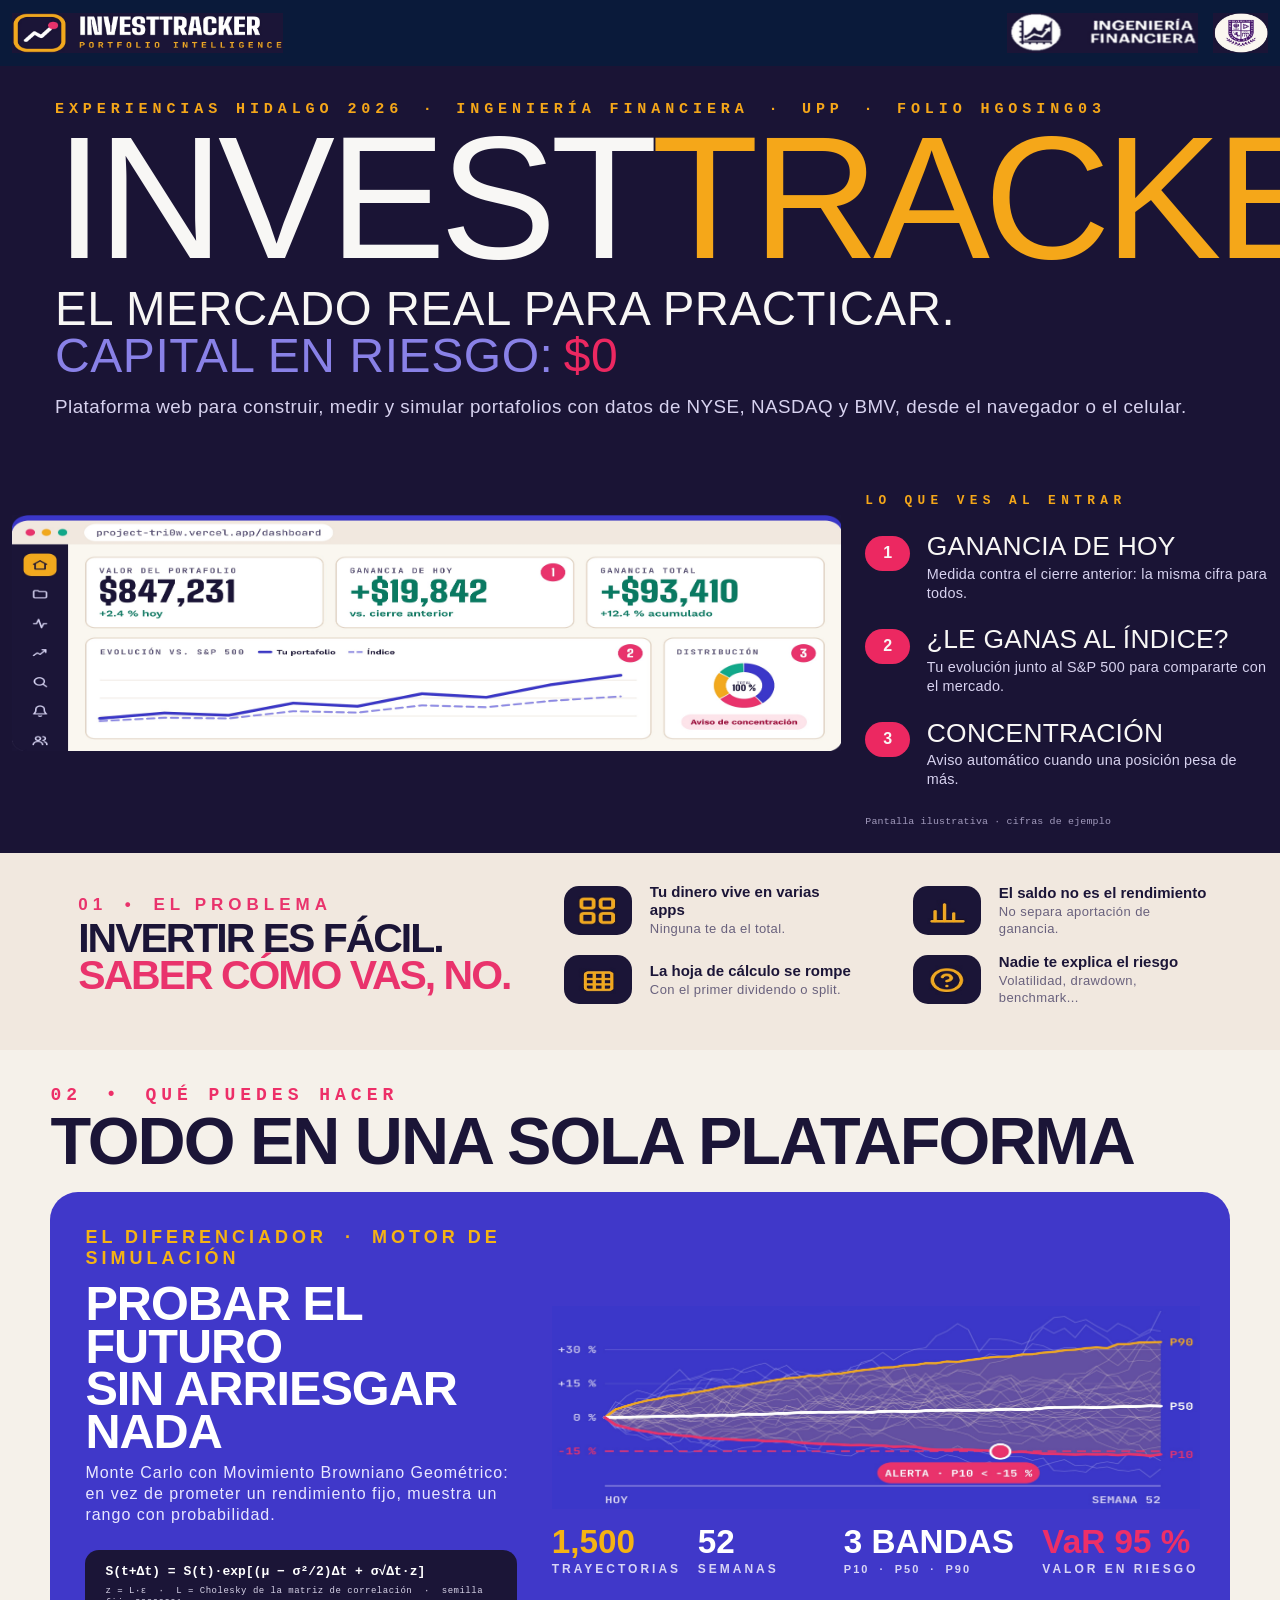
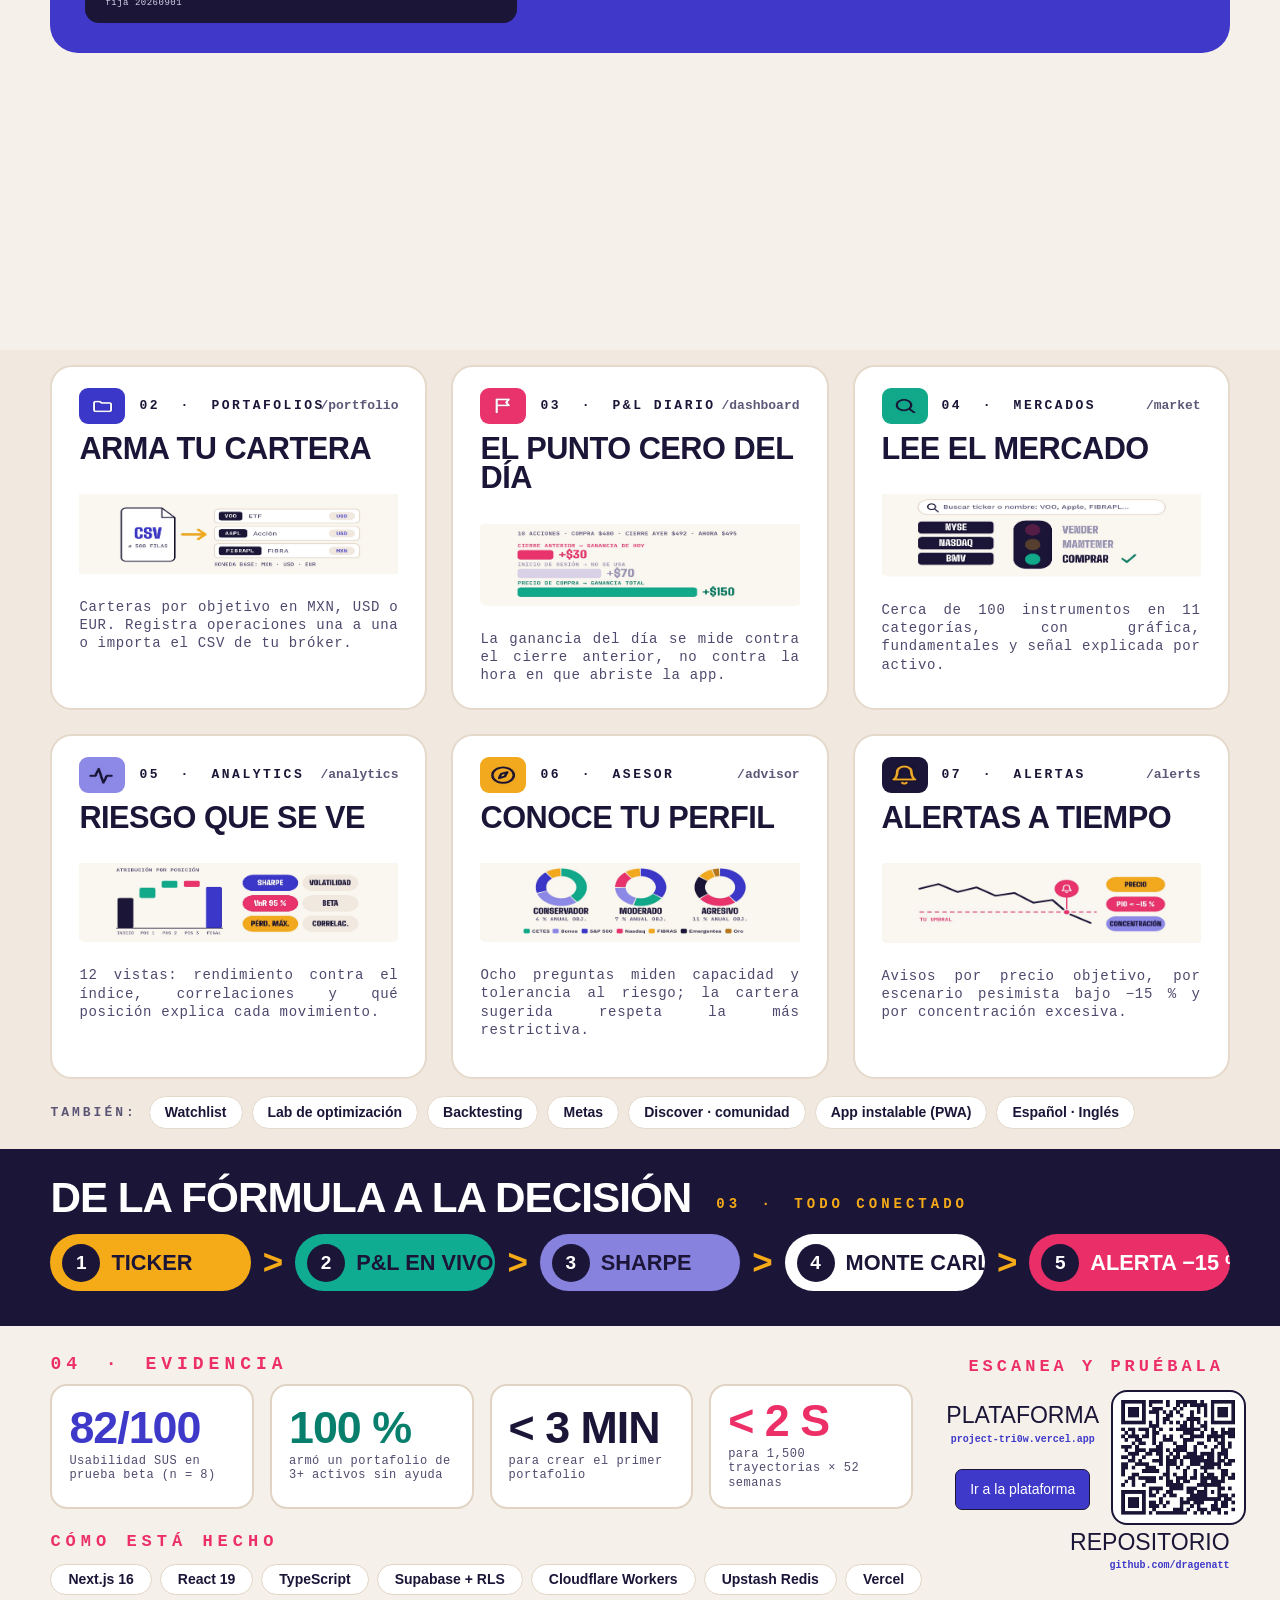
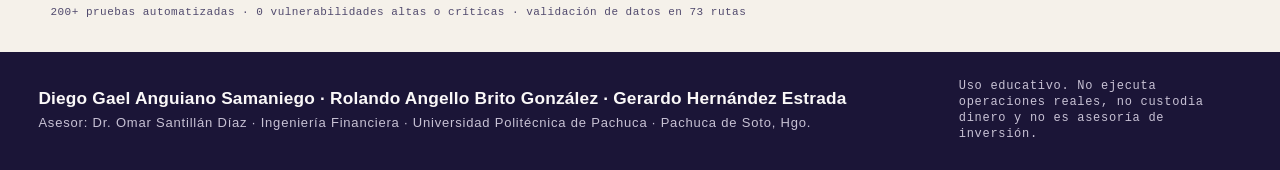
==== index.html @ c5df6e08 "Investtracker" ====
<!DOCTYPE html>
<html lang="es">
<head>
  <meta charset="UTF-8">
  <meta name="viewport" content="width=device-width, initial-scale=1">
  <title>InvestTracker</title>
  <link href="https://cdn.jsdelivr.net/npm/bootstrap@5.3.3/dist/css/bootstrap.min.css" rel="stylesheet">
  <link rel="stylesheet" href="/css/styles.css">

</head>
<body>
  <nav class="navbar navbar-expand-lg navbar-custom">
    <div class="container-fluid">
      <a class="navbar-brand d-flex align-items-center" href="#">
        <img src="/css/assets/NavL1.png" alt="Logo InvestTracker" class="logo-img">
        
      </a>
      <button class="navbar-toggler text-white" type="button" data-bs-toggle="collapse" data-bs-target="#navbarNav">
        <span class="navbar-toggler-icon"></span>
      </button>
      <div class="collapse navbar-collapse justify-content-end" id="navbarNav">
        <ul class="navbar-nav align-items-center">
          <li class="nav-item">
            <img src="/css/assets/NavL2.png" alt="Ingeniería Financiera" class="circle-logo">
          </li>
          <li class="nav-item">
            <img src="/css/assets/NavL3.png" alt="Escudo Académico" class="circle-logo">
          </li>
        </ul>
      </div>
    </div>
  </nav>

        <section class="hero-section" aria-labelledby="titulo-principal">
            <div class="container-fluid hero-container">

                   <p class="hero-eyebrow mb-0">
                    Experiencias Hidalgo 2026
                    <span aria-hidden="true">·</span>
                    Ingeniería Financiera
                    <span aria-hidden="true">·</span>
                    UPP
                    <span aria-hidden="true">·</span>
                    Folio HGOSING03
                </p>
                <h1 id="titulo-principal" class="hero-title">
                    <span class="hero-title-light">Invest</span><span class="hero-title-accent">Tracker</span>
                </h1>
                <div class="hero-heading-content">
                    <p class="hero-slogan mb-0">
                        El mercado real para practicar.
                    </p>
                    <p class="hero-capital mb-0">
                        <span>Capital en riesgo:</span>
                        <strong>$0</strong>
                    </p>
                    <p class="hero-description mb-0">
                        Plataforma web para construir, medir y simular portafolios
                        con datos de NYSE, NASDAQ y BMV, desde el navegador o el celular.
                    </p>
                </div>
            </div>
        </section>

<div class="container-fluid py-4 colorBGB">
    <div class="row">
      <div class="col-lg-8 mb-4" style="padding-top: 23px;">
        <div class="bg-light d-flex align-items-center justify-content-center">
          <img src="/css/assets/SCC1.png" class="img-fluid" alt="project"/> 
        </div>
      </div>
      <div class="col-lg-4">
        <h2 id="features-title" class="features-kicker">
            Lo que ves al entrar
        </h2>
        <ol class="features-list">
            <li class="feature-item">
                <span class="feature-number" aria-hidden="true">1</span>
                <div class="feature-content">
                    <h3>Ganancia de hoy</h3>
                    <p>
                        Medida contra el cierre anterior:
                        la misma cifra para todos.
                    </p>
                </div>
            </li>

            <li class="feature-item">
                <span class="feature-number" aria-hidden="true">2</span>

                <div class="feature-content">
                    <h3>¿Le ganas al índice?</h3>
                    <p>
                        Tu evolución junto al S&amp;P 500
                        para compararte con el mercado.
                    </p>
                </div>
            </li>
            <li class="feature-item">
                <span class="feature-number" aria-hidden="true">3</span>
                <div class="feature-content">
                    <h3>Concentración</h3>
                    <p>
                        Aviso automático cuando una
                        posición pesa de más.
                    </p>
                </div>
            </li>
        </ol>
        <p class="features-note mb-0">
        Pantalla ilustrativa · cifras de ejemplo
        </p>
      </div>
    </div>
</div>
    <!-- =====================================================
         SECCIÓN2: EL PROBLEMA
    ====================================================== -->
    <section class="problema-section">
        <div class="container-fluid">
            <div class="row align-items-center g-4">
                <div class="col-12 col-lg-5">
                    <div class="problema-titulo">
                        <div class="problema-numero">
                            01 <span>•</span> EL PROBLEMA
                        </div>
                        <h1>
                            INVERTIR ES FÁCIL.<br>
                            <span>SABER CÓMO VAS, NO.</span>
                        </h1>
                    </div>
                </div>
                <div class="col-12 col-lg-7">
                    <div class="problemas-grid">
                        <div class="problema-item">
                            <div class="icono-problema">
                                <img src="/css/assets/SCC2_1.png" alt="" style="width: 40px;">
                            </div>
                            <div class="problema-contenido">
                                <h3>
                                    Tu dinero vive en varias apps
                                </h3>
                                <p>
                                    Ninguna te da el total.
                                </p>
                            </div>
                        </div>
                        <div class="problema-item">
                            <div class="icono-problema">
                                <img src="/css/assets/SCC2_2.png" alt="" style="width: 40px;">
                            </div>
                            <div class="problema-contenido">
                                <h3>
                                    El saldo no es el rendimiento
                                </h3>
                                <p>
                                    No separa aportación de ganancia.
                                </p>
                            </div>
                        </div>
                        <div class="problema-item">
                            <div class="icono-problema">
                                <img src="/css/assets/SCC2_3.png" alt="" style="width: 40px;">
                            </div>
                            <div class="problema-contenido">
                                <h3>
                                    La hoja de cálculo se rompe
                                </h3>
                                <p>
                                    Con el primer dividendo o split.
                                </p>
                            </div>
                        </div>
                        <div class="problema-item">
                            <div class="icono-problema">
                                <img src="/css/assets/SCC2_4.png" alt="" style="width: 40px;">
                            </div>
                            <div class="problema-contenido">
                                <h3>
                                    Nadie te explica el riesgo
                                </h3>
                                <p>
                                    Volatilidad, drawdown, benchmark...
                                </p>
                            </div>
                        </div>
                    </div>
                </div>
            </div>
        </div>
    </section>

    <!-- ==========================================================
         SECCIÓN 3
    =========================================================== -->
    <section class="seccion-plataforma">

        <div class="container-fluid plataforma-container">
            <div class="seccion-header">

                <div class="seccion-numero">
                    02 <span>•</span> QUÉ PUEDES HACER
                </div>

                <h1 class="titulo-principal">
                    TODO EN UNA SOLA PLATAFORMA
                </h1>

            </div>
            <div class="plataforma-card">

                <div class="row g-0 h-100">
                    <div class="col-12 col-xl-5">

                        <div class="contenido-plataforma">

                            <!-- Etiqueta -->
                            <div class="diferenciador">
                                EL DIFERENCIADOR&nbsp; · &nbsp;MOTOR DE SIMULACIÓN
                            </div>
                            <h2 class="titulo-card">
                                PROBAR EL FUTURO<br>
                                SIN ARRIESGAR NADA
                            </h2>
                            <p class="descripcion-card">
                                Monte Carlo con Movimiento Browniano Geométrico:
                                en vez de prometer un rendimiento fijo, muestra un
                                rango con probabilidad.
                            </p>
                            <div class="formula-box">

                                <div class="formula">
                                    S(t+Δt) = S(t)·exp[(μ − σ²/2)Δt + σ√Δt·z]
                                </div>

                                <div class="formula-descripcion">
                                    z = L·ε &nbsp;·&nbsp;
                                    L = Cholesky de la matriz de correlación
                                    &nbsp;·&nbsp;
                                    semilla fija 20260901
                                </div>

                            </div>

                        </div>

                    </div>
                    <div class="col-12 col-xl-7">
                        <div class="grafica-container" style="padding-bottom: 77px;">
                            <img
                                src="/css/assets/SCC3.png"
                                alt="Gráfica de simulación Monte Carlo"
                                class="grafica-img"
                            >
                            <div class="estadisticas">
                                <div class="estadistica">

                                    <div class="estadistica-valor amarillo">
                                        1,500
                                    </div>

                                    <div class="estadistica-titulo">
                                        TRAYECTORIAS
                                    </div>

                                </div>
                                <div class="estadistica">

                                    <div class="estadistica-valor blanco">
                                        52
                                    </div>

                                    <div class="estadistica-titulo">
                                        SEMANAS
                                    </div>

                                </div>
                                <div class="estadistica">

                                    <div class="estadistica-valor blanco">
                                        3 BANDAS
                                    </div>

                                    <div class="estadistica-subtitulo">
                                        P10&nbsp;&nbsp;·&nbsp;&nbsp;P50&nbsp;&nbsp;·&nbsp;&nbsp;P90
                                    </div>

                                </div>
                                <div class="estadistica">

                                    <div class="estadistica-valor rosa">
                                        VaR 95 %
                                    </div>

                                    <div class="estadistica-titulo">
                                        VALOR EN RIESGO
                                    </div>
                                </div>
                            </div>
                        </div>
                    </div>
                </div>
            </div>
        </div>
    </section>



<!--seccion 4 INICIO-->

<section class="funcionalidades-section seccion4">

    <div class="container-fluid funcionalidades-container">

        <div class="row g-4">
            <div class="col-12 col-md-6 col-xl-4">

                <article class="feature-card">
                    <div class="card-header-custom">

                        <div class="card-header-left">

                            <div class="card-icon icon-morado">

                                <!-- ICONO -->
                                <img
                                    src="/css/assets/SCC4_1.png"
                                    alt="Portafolios"
                                    class="card-icon-img" style="width: 100px;"
                                >

                            </div>

                            <span class="card-number">
                                02&nbsp; · &nbsp;PORTAFOLIOS
                            </span>

                        </div>

                        <span class="card-route">
                            /portfolio
                        </span>

                    </div>
                    <h2 class="card-title">
                        ARMA TU CARTERA
                    </h2><br>
                    <div class="">

                        <img
                            src="/css/assets/SCC4_11.png"
                            alt="Portafolios"
                            class="card-image" style="width: 400px;"
                        >
                    </div><br>


                    <!-- DESCRIPCIÓN -->
                    <p class="card-description" style="text-align: justify;">
                        Carteras por objetivo en MXN, USD o EUR.
                        Registra operaciones una a una o importa
                        el CSV de tu bróker.
                    </p>

                </article>

            </div>

            <div class="col-12 col-md-6 col-xl-4">

                <article class="feature-card">

                    <div class="card-header-custom">

                        <div class="card-header-left">

                            <div class="card-icon icon-rosa">

                                <img
                                    src="/css/assets/SCC4_2.png"
                                    alt="Portafolios"
                                    class="card-icon-img" style="width: 100px;"
                                >

                            </div>

                            <span class="card-number">
                                03&nbsp; · &nbsp;P&L DIARIO
                            </span>

                        </div>

                        <span class="card-route">
                            /dashboard
                        </span>

                    </div>


                    <h2 class="card-title">
                        EL PUNTO CERO DEL DÍA
                    </h2><br>


                    <div class="">

                        <img
                            src="/css/assets/SCC4_22.png"
                            alt="P&L diario"
                            class="card-image" style="width: 400px;"
                        >

                    </div><br>


                    <p class="card-description" style="text-align: justify;">
                        La ganancia del día se mide contra el
                        cierre anterior, no contra la hora en
                        que abriste la app.
                    </p>

                </article>

            </div>

            <div class="col-12 col-md-6 col-xl-4">

                <article class="feature-card">

                    <div class="card-header-custom">

                        <div class="card-header-left">

                            <div class="card-icon icon-verde">

                                <img
                                    src="/css/assets/SCC4_3.png"
                                    alt="Mercados"
                                    class="card-icon-img" style="width: 100px;"
                                >

                            </div>

                            <span class="card-number">
                                04&nbsp; · &nbsp;MERCADOS
                            </span>

                        </div>

                        <span class="card-route">
                            /market
                        </span>

                    </div>


                    <h2 class="card-title">
                        LEE EL MERCADO
                    </h2><br>


                    <div class="">

                        <img
                            src="/css/assets/SCC4_33.png"
                            alt="Mercados"
                            class="card-image" style="width: 400px;"
                        >

                    </div><br>


                    <p class="card-description" style="text-align: justify;">
                        Cerca de 100 instrumentos en 11
                        categorías, con gráfica, fundamentales
                        y señal explicada por activo.
                    </p>

                </article>

            </div>

            <div class="col-12 col-md-6 col-xl-4">

                <article class="feature-card">

                    <div class="card-header-custom">

                        <div class="card-header-left">

                            <div class="card-icon icon-lila">

                                <img
                                    src="/css/assets/SCC4_4.png"
                                    alt="Analytics"
                                    class="card-icon-img" style="width: 100px;"
                                >

                            </div>

                            <span class="card-number">
                                05&nbsp; · &nbsp;ANALYTICS
                            </span>

                        </div>

                        <span class="card-route">
                            /analytics
                        </span>

                    </div>


                    <h2 class="card-title">
                        RIESGO QUE SE VE
                    </h2><br>


                    <div class="">

                        <img
                            src="/css/assets/SCC4_44.png"
                            alt="Analytics"
                            class="card-image" style="width: 400px;"
                        >

                    </div><br>


                    <p class="card-description" style="text-align: justify;">
                        12 vistas: rendimiento contra el índice,
                        correlaciones y qué posición explica
                        cada movimiento.
                    </p>

                </article>

            </div>

            <div class="col-12 col-md-6 col-xl-4">

                <article class="feature-card">

                    <div class="card-header-custom">

                        <div class="card-header-left">

                            <div class="card-icon icon-amarillo">

                                <img
                                    src="/css/assets/SCC4_5.png"
                                    alt="Asesor"
                                    class="card-icon-img" style="width: 100px;"
                                >

                            </div>

                            <span class="card-number">
                                06&nbsp; · &nbsp;ASESOR
                            </span>

                        </div>

                        <span class="card-route">
                            /advisor
                        </span>

                    </div>


                    <h2 class="card-title">
                        CONOCE TU PERFIL
                    </h2><br>


                    <div class="">

                        <img
                            src="/css/assets/SCC4_55.png"
                            alt="Asesor"
                            class="card-image" style="width: 500px;"
                        >

                    </div><br>


                    <p class="card-description" style="text-align: justify;">
                        Ocho preguntas miden capacidad y
                        tolerancia al riesgo; la cartera sugerida
                        respeta la más restrictiva.
                    </p>

                </article>

            </div>

            <div class="col-12 col-md-6 col-xl-4">

                <article class="feature-card">

                    <div class="card-header-custom">

                        <div class="card-header-left">

                            <div class="card-icon icon-azul">

                                <img
                                    src="/css/assets/SCC4_6.png"
                                    alt="Alertas"
                                    class="card-icon-img" style="width: 100px;"
                                >

                            </div>

                            <span class="card-number">
                                07&nbsp; · &nbsp;ALERTAS
                            </span>

                        </div>

                        <span class="card-route">
                            /alerts
                        </span>

                    </div>


                    <h2 class="card-title">
                        ALERTAS A TIEMPO
                    </h2><br>


                    <div class="">

                        <img
                            src="/css/assets/SCC4_66.png"
                            alt="Alertas"
                            class="card-image" style="width: 400px;"
                        >

                    </div> <br>


                    <p class="card-description" style="text-align: justify;">
                        Avisos por precio objetivo, por
                        escenario pesimista bajo −15 % y por
                        concentración excesiva.
                    </p>

                </article>

            </div>

        </div>

        <div class="extras-container">

            <span class="extras-title">
                TAMBIÉN:
            </span>


            <div class="extras-list">

                <span class="extra-item">
                    Watchlist
                </span>

                <span class="extra-item">
                    Lab de optimización
                </span>

                <span class="extra-item">
                    Backtesting
                </span>

                <span class="extra-item">
                    Metas
                </span>

                <span class="extra-item">
                    Discover · comunidad
                </span>

                <span class="extra-item">
                    App instalable (PWA)
                </span>

                <span class="extra-item">
                    Español · Inglés
                </span>

            </div>

        </div>

    </div>

</section>


    <!-- ==========================================================
         SECCIÓN 5
    =========================================================== -->
    <section class="decision-section seccion5">

        <div class="container-fluid decision-container">
            <div class="decision-header">

                <h1 class="decision-title">
                    DE LA FÓRMULA A LA DECISIÓN
                </h1>

                <div class="decision-section-number">
                    03 <span>·</span> TODO CONECTADO
                </div>

            </div>
            <div class="decision-flow">
                <div class="decision-step">

                    <div class="step-pill step-yellow">

                        <span class="step-number">
                            1
                        </span>

                        <span class="step-text">
                            TICKER
                        </span>

                    </div>

                </div>


                <!-- FLECHA -->
                <div class="flow-arrow">
                    &gt;
                </div>
                <div class="decision-step">

                    <div class="step-pill step-green">

                        <span class="step-number">
                            2
                        </span>

                        <span class="step-text">
                            P&amp;L EN VIVO
                        </span>

                    </div>

                </div>


                <!-- FLECHA -->
                <div class="flow-arrow">
                    &gt;
                </div>

                <div class="decision-step">

                    <div class="step-pill step-purple">

                        <span class="step-number">
                            3
                        </span>

                        <span class="step-text">
                            SHARPE
                        </span>

                    </div>

                </div>


                <!-- FLECHA -->
                <div class="flow-arrow">
                    &gt;
                </div>

                <div class="decision-step">

                    <div class="step-pill step-white">

                        <span class="step-number">
                            4
                        </span>

                        <span class="step-text">
                            MONTE CARLO
                        </span>

                    </div>

                </div>


                <!-- FLECHA -->
                <div class="flow-arrow">
                    &gt;
                </div>

                <div class="decision-step">

                    <div class="step-pill step-pink">

                        <span class="step-number">
                            5
                        </span>

                        <span class="step-text">
                            ALERTA −15 %
                        </span>

                    </div>

                </div>

            </div>

        </div>

    </section>
    
<!-- ==========================================================
     SECCIÓN 6 - EVIDENCIA
=========================================================== -->

<section class="evidencia-section seccion6">

    <div class="container-fluid evidencia-container">

        <div class="row g-4 align-items-start">
            <div class="col-12 col-xl-9">
                <div class="evidencia-header">

                    <div class="seccion-numero">

                        04

                        <span>·</span>

                        EVIDENCIA

                    </div>

                </div>
                <div class="row g-3 metricas-row">
                    <div class="col-12 col-sm-6 col-lg-3">

                        <div class="metrica-card">

                            <div class="metrica-valor azul">
                                82/100
                            </div>

                            <p class="metrica-descripcion">

                                Usabilidad SUS en prueba
                                beta (n = 8)

                            </p>

                        </div>

                    </div>
                    <div class="col-12 col-sm-6 col-lg-3">

                        <div class="metrica-card">

                            <div class="metrica-valor verde">
                                100 %
                            </div>

                            <p class="metrica-descripcion">

                                armó un portafolio de 3+
                                activos sin ayuda

                            </p>

                        </div>

                    </div>
                    <div class="col-12 col-sm-6 col-lg-3">

                        <div class="metrica-card">

                            <div class="metrica-valor oscuro">
                                < 3 MIN
                            </div>

                            <p class="metrica-descripcion">

                                para crear el primer
                                portafolio

                            </p>
                        </div>
                    </div>
                    <div class="col-12 col-sm-6 col-lg-3">
                        <div class="metrica-card">
                            <div class="metrica-valor rosa">
                                < 2 S
                            </div>
                            <p class="metrica-descripcion">

                                para 1,500 trayectorias ×
                                52 semanas

                            </p>
                        </div>
                    </div>
                </div>
                <div class="tecnologia-section">

                    <div class="tecnologia-titulo">

                        CÓMO ESTÁ HECHO

                    </div>


                    <div class="tecnologia-lista">

                        <span class="tech-item">
                            Next.js 16
                        </span>

                        <span class="tech-item">
                            React 19
                        </span>

                        <span class="tech-item">
                            TypeScript
                        </span>

                        <span class="tech-item">
                            Supabase + RLS
                        </span>

                        <span class="tech-item">
                            Cloudflare Workers
                        </span>

                        <span class="tech-item">
                            Upstash Redis
                        </span>

                        <span class="tech-item">
                            Vercel
                        </span>

                    </div>
                    <p class="pruebas-texto">

                        200+ pruebas automatizadas ·
                        0 vulnerabilidades altas o críticas ·
                        validación de datos en 73 rutas

                    </p>

                </div>

            </div>
            <div class="col-12 col-xl-3">

                <div class="qr-section">
                    <div class="qr-titulo">

                        ESCANEA Y PRUÉBALA

                    </div>
                    <div class="qr-content">
                        <div class="plataforma-info">

                            <h2>
                                PLATAFORMA
                            </h2>

                            <div class="plataforma-url">

                                project-tri0w.vercel.app

                            </div>


                            <a
                                href="https://project-tri0w.vercel.app/"
                                class="btn-plataforma"
                            >

                                Ir a la plataforma

                            </a>

                        </div>
                        <div class="qr-wrapper">

                            <img
                                src="/css/assets/SCC6.png"
                                alt="Código QR"
                                class="qr-image"
                            >
                        </div>
                        

                    </div>
                    <div class="repositorio">

                        <div class="repositorio-titulo">

                            REPOSITORIO

                        </div>

                        <div class="repositorio-url">

                            github.com/dragenatt

                        </div>
                    </div>
                </div>
            </div>
        </div>
    </div>
</section>
<!--seccion 4 FIN-->

<!-- ==========================================================
     FOOTER / INFORMACIÓN INSTITUCIONAL
=========================================================== -->

<footer class="site-footer">

    <div class="container-fluid footer-container">

        <div class="row align-items-center">

            <div class="col-12 col-lg-9">

                <div class="footer-main">

                    <p class="footer-nombres">
                        Diego Gael Anguiano Samaniego ·
                        Rolando Angello Brito González ·
                        Gerardo Hernández Estrada
                    </p>


                    <p class="footer-asesor">

                        Asesor: Dr. Omar Santillán Díaz ·
                        Ingeniería Financiera ·
                        Universidad Politécnica de Pachuca ·
                        Pachuca de Soto, Hgo.

                    </p>

                </div>

            </div>

            <div class="col-12 col-lg-3">

                <div class="footer-aviso">

                    <p>
                        Uso educativo. No ejecuta operaciones reales, no
                        custodia dinero y no es asesoría de inversión.
                    </p>

                </div>

            </div>

        </div>

    </div>

</footer>


  <!-- Bootstrap JS -->
  <script src="https://cdn.jsdelivr.net/npm/bootstrap@5.3.3/dist/js/bootstrap.bundle.min.js"></script>
</body>
</html>
---- css/styles.css ----
/* Colores personalizados */
    .navbar-custom {
      background-color: #0a1a3a; /* Azul oscuro */
    }
    .navbar-brand {
      font-weight: bold;
      color: #ffffff !important;
    }
    .navbar-subtitle {
      font-size: 0.8rem;
      color: #f1c40f; /* Amarillo */
      display: block;
      margin-top: -4px;
    }
    .logo-img {
      height: 40px;
      margin-right: 10px;
    }
    .circle-logo {
      height: 40px;
      margin-left: 15px;
    }


.hero-image {
object-fit: contain;
}
    /* =========================================================
   Variables de diseño
   ========================================================= */

:root {
    --color-background: #1a1435;
    --color-background-dark: #120d28;
    --color-white: #f8f7f5;
    --color-orange: #f5a719;
    --color-purple: #8981e7;
    --color-pink: #ec2861;
    --color-text: #d7d2ef;
    --color-muted: #a29bbd;
    --color-image-border: #050509;

    --font-display: "Anton", Impact, sans-serif;
    --font-body: "Montserrat", Arial, sans-serif;
    --font-mono: "Roboto Mono", monospace;

    --page-padding-x: clamp(1.25rem, 4.3vw, 5.25rem);
}

/* =========================================================
   Configuración general
   ========================================================= */

*,
*::before,
*::after {
    box-sizing: border-box;
}

html {
    scroll-behavior: smooth;
}

body {
    min-width: 320px;
    margin: 0;
    overflow-x: hidden;
    color: var(--color-white);
    
    font-family: var(--font-body);
    -webkit-font-smoothing: antialiased;
    text-rendering: optimizeLegibility;
}

.colorBGB {
    background-color: var(--color-background);
}

img {
    display: block;
    max-width: 100%;
}


/***Footer Inicio***/

/* ==========================================================
   VARIABLES
========================================================== */

:root {

    /*
        Color principal tomado de la estética
        de las secciones anteriores.
    */
    --footer-bg: #1B1537;

    /*
        Texto principal.
    */
    --footer-text: #FAF8F8;

    /*
        Texto secundario/lavanda.
    */
    --footer-secondary: #C8C2D5;

}


/* ==========================================================
   RESET
========================================================== */


/* ==========================================================
   FOOTER
========================================================== */

.site-footer {

    width: 100%;

    background-color: var(--footer-bg);

    color: var(--footer-text);

}


/* ==========================================================
   CONTENEDOR
========================================================== */

.footer-container {

    width: 100%;

    max-width: 1950px;

    margin: 0 auto;

    padding: 26px 4% 28px;

}


/* ==========================================================
   INFORMACIÓN PRINCIPAL
========================================================== */

.footer-main {

    width: 100%;

}


/* ==========================================================
   NOMBRES
========================================================== */

.footer-nombres {

    margin: 0;

    color: var(--footer-text);

    /*
        Una tipografía geométrica/negrita
        similar a la de la referencia.
    */
    font-family:
        Arial,
        Helvetica,
        sans-serif;

    font-size: clamp(17px, 1.25vw, 24px);

    font-weight: 700;

    line-height: 1.2;

    letter-spacing: 0.2px;

}


/* ==========================================================
   ASESOR / INSTITUCIÓN
========================================================== */

.footer-asesor {

    margin: 5px 0 0;

    color: var(--footer-secondary);

    font-family:
        Arial,
        Helvetica,
        sans-serif;

    font-size: clamp(14px, 1vw, 19px);

    font-weight: 400;

    line-height: 1.35;

    letter-spacing: 0.8px;

}


/* ==========================================================
   AVISO LEGAL
========================================================== */

.footer-aviso {

    width: 100%;

    display: flex;

    justify-content: flex-end;

}


.footer-aviso p {

    max-width: 430px;

    margin: 0;

    color: var(--footer-secondary);

    /*
        La referencia utiliza un estilo
        monoespaciado para este aviso.
    */
    font-family:
        "Courier New",
        Courier,
        monospace;

    font-size: clamp(11px, 0.72vw, 14px);

    font-weight: 500;

    line-height: 1.35;

    letter-spacing: 0.7px;

}


/* ==========================================================
   PANTALLAS GRANDES
========================================================== */

@media (min-width: 1600px) {

    .footer-container {

        padding-left: 4%;

        padding-right: 4%;

        padding-top: 27px;

        padding-bottom: 29px;

    }


    .footer-nombres {

        font-size: 21px;

    }


    .footer-asesor {

        font-size: 16px;

    }


    .footer-aviso p {

        font-size: 12px;

    }

}


/* ==========================================================
   LAPTOP
========================================================== */

@media (max-width: 1399.98px) {

    .footer-container {

        padding-left: 3%;

        padding-right: 3%;

    }


    .footer-nombres {

        font-size: clamp(16px, 1.35vw, 21px);

    }


    .footer-asesor {

        font-size: clamp(13px, 1vw, 17px);

    }


    .footer-aviso p {

        font-size: 12px;

    }

}


/* ==========================================================
   TABLET
========================================================== */

@media (max-width: 991.98px) {

    .footer-container {

        padding: 25px 5%;

    }


    .footer-nombres {

        font-size: clamp(16px, 2.2vw, 21px);

    }


    .footer-asesor {

        margin-top: 7px;

        font-size: clamp(13px, 1.7vw, 17px);

    }


    .footer-aviso {

        justify-content: flex-start;

        margin-top: 20px;

    }


    .footer-aviso p {

        max-width: 600px;

        font-size: 12px;

    }

}


/* ==========================================================
   MÓVIL
========================================================== */

@media (max-width: 767.98px) {

    .footer-container {

        padding: 25px 20px;

    }


    /* ----------------------------------------------
       NOMBRES
    ---------------------------------------------- */

    .footer-nombres {

        font-size: 17px;

        line-height: 1.4;

    }


    /* ----------------------------------------------
       ASESOR
    ---------------------------------------------- */

    .footer-asesor {

        margin-top: 9px;

        font-size: 14px;

        line-height: 1.5;

    }


    /* ----------------------------------------------
       AVISO
    ---------------------------------------------- */

    .footer-aviso {

        margin-top: 22px;

        padding-top: 17px;

        border-top: 1px solid rgba(200, 194, 213, 0.2);

    }


    .footer-aviso p {

        max-width: 100%;

        font-size: 11px;

        line-height: 1.5;

    }

}


/* ==========================================================
   MÓVIL PEQUEÑO
========================================================== */

@media (max-width: 400px) {

    .footer-container {

        padding-left: 15px;

        padding-right: 15px;

    }


    .footer-nombres {

        font-size: 16px;

    }


    .footer-asesor {

        font-size: 13px;

    }


    .footer-aviso p {

        font-size: 10px;

    }

}

/***Footer Final***/


/***Seccion6 Inicio***/

/* ==========================================================
   VARIABLES DE COLOR
========================================================== */

:root {

    /* Fondo general */
    --fondo: #F4EBE2;

    /* Azul oscuro */
    --oscuro: #1B1537;

    /* Azul */
    --azul: #3E39C9;

    /* Verde */
    --verde: #087F6C;

    /* Rosa */
    --rosa: #E9326A;

    /* Borde */
    --borde: #E1D4C4;

    /* Texto secundario */
    --texto: #514A6D;

    /* Blanco */
    --blanco: #FFFFFF;

}


/* ==========================================================
   RESET
========================================================== */



.seccion6 {

    margin: 0;

    padding: 0;

    background-color: var(--fondo);

    color: var(--oscuro);

    font-family:
        Arial,
        Helvetica,
        sans-serif;

}


/* ==========================================================
   SECCIÓN
========================================================== */

.evidencia-section {

    width: 100%;

    background-color: var(--fondo);

    padding: 28px 4% 32px;

}


/* ==========================================================
   CONTENEDOR
========================================================== */

.evidencia-container {

    width: 100%;

    max-width: 1950px;

    margin: 0 auto;

}


/* ==========================================================
   ENCABEZADO
========================================================== */

.evidencia-header {

    margin-bottom: 8px;

}


.seccion-numero {

    color: var(--rosa);

    font-family:
        "Courier New",
        Courier,
        monospace;

    font-size: 17px;

    font-weight: 800;

    letter-spacing: 5px;

    line-height: 1;

}


.seccion-numero span {

    margin: 0 8px;

}


/* ==========================================================
   MÉTRICAS
========================================================== */

.metricas-row {

    width: 100%;

}


/* ==========================================================
   CARD DE MÉTRICA
========================================================== */

.metrica-card {

    width: 100%;

    height: 125px;

    padding: 10px 20px 12px;

    background-color: var(--blanco);

    border: 2px solid var(--borde);

    border-radius: 17px;

    display: flex;

    flex-direction: column;

    justify-content: center;

}


/* ==========================================================
   VALOR DE LA MÉTRICA
========================================================== */

.metrica-valor {

    font-family:
        Impact,
        Haettenschweiler,
        "Arial Narrow Bold",
        sans-serif;

    font-size: clamp(38px, 3.2vw, 58px);

    font-weight: 900;

    line-height: 0.85;

    letter-spacing: -1px;

    white-space: nowrap;

}


/* ==========================================================
   COLORES
========================================================== */

.metrica-valor.azul {

    color: var(--azul);

}


.metrica-valor.verde {

    color: var(--verde);

}


.metrica-valor.oscuro {

    color: var(--oscuro);

}


.metrica-valor.rosa {

    color: var(--rosa);

}


/* ==========================================================
   DESCRIPCIÓN
========================================================== */

.metrica-descripcion {

    margin: 8px 0 0;

    color: var(--texto);

    font-family:
        "Courier New",
        Courier,
        monospace;

    font-size: clamp(12px, 0.9vw, 16px);

    font-weight: 500;

    line-height: 1.2;

    letter-spacing: 0.5px;

}


/* ==========================================================
   SECCIÓN TECNOLOGÍA
========================================================== */

.tecnologia-section {

    width: 100%;

    margin-top: 20px;

}


/* ==========================================================
   TÍTULO TECNOLOGÍA
========================================================== */

.tecnologia-titulo {

    margin-bottom: 10px;

    color: var(--rosa);

    font-family:
        "Courier New",
        Courier,
        monospace;

    font-size: 17px;

    font-weight: 800;

    letter-spacing: 5px;

}


/* ==========================================================
   LISTA DE TECNOLOGÍAS
========================================================== */

.tecnologia-lista {

    display: flex;

    align-items: center;

    flex-wrap: wrap;

    gap: 8px;

}


/* ==========================================================
   ITEM TECNOLOGÍA
========================================================== */

.tech-item {

    display: inline-flex;

    align-items: center;

    justify-content: center;

    min-height: 30px;

    padding: 4px 17px;

    background-color: var(--blanco);

    border: 1.5px solid var(--borde);

    border-radius: 20px;

    color: var(--oscuro);

    font-size: 14px;

    font-weight: 700;

    white-space: nowrap;

}


/* ==========================================================
   TEXTO DE PRUEBAS
========================================================== */

.pruebas-texto {

    margin: 10px 0 0;

    color: var(--texto);

    font-family:
        "Courier New",
        Courier,
        monospace;

    font-size: clamp(11px, 0.8vw, 15px);

    font-weight: 500;

    line-height: 1.3;

    letter-spacing: 0.5px;

}


/* ==========================================================
   SECCIÓN QR
========================================================== */

.qr-section {

    width: 100%;

    height: 100%;

    min-height: 250px;

    padding-left: 10px;

}


/* ==========================================================
   TÍTULO QR
========================================================== */

.qr-titulo {

    margin-bottom: 10px;

    color: var(--rosa);

    font-family:
        "Courier New",
        Courier,
        monospace;

    font-size: 17px;

    font-weight: 800;

    letter-spacing: 4px;

    text-align: center;

}


/* ==========================================================
   CONTENIDO QR
========================================================== */

.qr-content {

    display: flex;

    align-items: center;

    justify-content: center;

    gap: 20px;

}


/* ==========================================================
   INFORMACIÓN PLATAFORMA
========================================================== */

.plataforma-info {

    text-align: center;

    flex: 1 1 auto;

}


.plataforma-info h2 {

    margin: 0;

    color: var(--oscuro);

    font-family:
        Impact,
        Haettenschweiler,
        "Arial Narrow Bold",
        sans-serif;

    font-size: clamp(23px, 1.8vw, 34px);

    line-height: 1;

}


/* ==========================================================
   URL PLATAFORMA
========================================================== */

.plataforma-url {

    margin-top: 5px;

    color: var(--azul);

    font-family:
        "Courier New",
        Courier,
        monospace;

    font-size: clamp(10px, 0.75vw, 14px);

    font-weight: 700;

    white-space: nowrap;

}


/* ==========================================================
   BOTÓN
========================================================== */

.btn-plataforma {

    display: inline-flex;

    align-items: center;

    justify-content: center;

    margin-top: 30px;

    min-height: 41px;

    padding: 7px 14px;

    border: 1.5px solid var(--oscuro);

    border-radius: 7px;

    background-color: var(--azul);

    color: var(--blanco);

    text-decoration: none;

    font-size: 14px;

    font-weight: 500;

    transition:
        transform 0.2s ease,
        opacity 0.2s ease;

}


.btn-plataforma:hover {

    color: var(--blanco);

    opacity: 0.9;

    transform: translateY(-2px);

}


/* ==========================================================
   CONTENEDOR DEL QR
========================================================== */

.qr-wrapper {

    width: 150px;

    height: 150px;

    flex: 0 0 150px;

    padding: 8px;

    background-color: var(--blanco);

    border: 2px solid var(--oscuro);

    border-radius: 16px;

    display: flex;

    align-items: center;

    justify-content: center;

    overflow: hidden;

}


/* ==========================================================
   IMAGEN QR
========================================================== */

.qr-image {

    width: 100%;

    height: 100%;



}


/*
    ==========================================================
    AQUÍ COLOCAS LA RUTA DEL QR
    ==========================================================

    Ejemplo:

    <img
        src="img/qr.png"
        alt="Código QR"
        class="qr-image"
    >

    ==========================================================
*/


/* ==========================================================
   REPOSITORIO
========================================================== */

.repositorio {

    margin-top: 6px;

    text-align: right;

}


.repositorio-titulo {

    color: var(--oscuro);

    font-family:
        Impact,
        Haettenschweiler,
        "Arial Narrow Bold",
        sans-serif;

    font-size: clamp(23px, 1.8vw, 34px);

    line-height: 1;

}


.repositorio-url {

    margin-top: 4px;

    color: var(--azul);

    font-family:
        "Courier New",
        Courier,
        monospace;

    font-size: clamp(10px, 0.75vw, 14px);

    font-weight: 700;

}


/* ==========================================================
   PANTALLAS GRANDES
========================================================== */

@media (min-width: 1600px) {

    .evidencia-section {

        padding-left: 4%;

        padding-right: 4%;

    }


    .metrica-card {

        height: 125px;

    }


    .qr-wrapper {

        width: 175px;

        height: 175px;

        flex-basis: 175px;

    }

}


/* ==========================================================
   LAPTOP
========================================================== */

@media (max-width: 1399.98px) {

    .evidencia-section {

        padding-left: 3%;

        padding-right: 3%;

    }


    .metrica-card {

        padding-left: 17px;

        padding-right: 17px;

    }


    .metrica-valor {

        font-size: clamp(35px, 3.5vw, 52px);

    }


    .qr-content {

        gap: 12px;

    }


    .qr-wrapper {

        width: 135px;

        height: 135px;

        flex-basis: 135px;

    }


    .btn-plataforma {

        margin-top: 22px;

    }

}


/* ==========================================================
   TABLET / PANTALLAS MEDIANAS
========================================================== */

@media (max-width: 1199.98px) {

    .evidencia-section {

        padding: 28px 4% 35px;

    }


    .metrica-card {

        height: 120px;

    }


    .metrica-valor {

        font-size: clamp(34px, 4vw, 50px);

    }


    .metrica-descripcion {

        font-size: 13px;

    }


    .qr-section {

        padding-left: 0;

        margin-top: 10px;

    }


    .qr-content {

        max-width: 550px;

        margin: 0 auto;

    }


    .qr-wrapper {

        width: 155px;

        height: 155px;

        flex-basis: 155px;

    }


    .repositorio {

        margin-top: 8px;

    }

}


/* ==========================================================
   TABLET
========================================================== */

@media (max-width: 991.98px) {

    .metrica-card {

        height: 120px;

    }


    .metrica-valor {

        font-size: clamp(38px, 6vw, 52px);

    }


    .metrica-descripcion {

        font-size: 13px;

    }


    .tecnologia-titulo {

        font-size: 15px;

        letter-spacing: 4px;

    }


    .tech-item {

        font-size: 13px;

    }

}


/* ==========================================================
   MÓVIL
========================================================== */

@media (max-width: 767.98px) {

    .evidencia-section {

        padding: 25px 18px 30px;

    }


    /* ----------------------------------------------
       ENCABEZADO
    ---------------------------------------------- */

    .seccion-numero {

        font-size: 14px;

        letter-spacing: 4px;

    }


    /* ----------------------------------------------
       MÉTRICAS
    ---------------------------------------------- */

    .metricas-row {

        margin-top: 5px;

    }


    .metrica-card {

        height: auto;

        min-height: 120px;

        padding: 15px 18px;

    }


    .metrica-valor {

        font-size: clamp(40px, 12vw, 58px);

    }


    .metrica-descripcion {

        margin-top: 10px;

        font-size: 13px;

    }


    /* ----------------------------------------------
       TECNOLOGÍA
    ---------------------------------------------- */

    .tecnologia-section {

        margin-top: 25px;

    }


    .tecnologia-titulo {

        font-size: 13px;

        letter-spacing: 3px;

    }


    .tecnologia-lista {

        gap: 7px;

    }


    .tech-item {

        min-height: 29px;

        padding: 4px 12px;

        font-size: 12px;

    }


    .pruebas-texto {

        font-size: 10px;

        line-height: 1.5;

    }


    /* ----------------------------------------------
       QR
    ---------------------------------------------- */

    .qr-section {

        margin-top: 15px;

    }


    .qr-titulo {

        font-size: 14px;

        letter-spacing: 3px;

    }


    .qr-content {

        flex-direction: column;

        gap: 20px;

    }


    .plataforma-info {

        width: 100%;

    }


    .plataforma-info h2 {

        font-size: 30px;

    }


    .plataforma-url {

        font-size: 11px;

    }


    .btn-plataforma {

        margin-top: 18px;

    }


    .qr-wrapper {

        width: 175px;

        height: 175px;

        flex-basis: 175px;

    }


    .repositorio {

        margin-top: 10px;

    }


    .repositorio-titulo {

        font-size: 30px;

    }


    .repositorio-url {

        font-size: 11px;

    }

}


/* ==========================================================
   MÓVIL PEQUEÑO
========================================================== */

@media (max-width: 400px) {

    .evidencia-section {

        padding-left: 13px;

        padding-right: 13px;

    }


    .seccion-numero {

        font-size: 12px;

        letter-spacing: 3px;

    }


    .metrica-card {

        padding: 14px;

    }


    .metrica-valor {

        font-size: 39px;

    }


    .metrica-descripcion {

        font-size: 12px;

    }


    .tech-item {

        font-size: 11px;

        padding-left: 10px;

        padding-right: 10px;

    }


    .qr-wrapper {

        width: 155px;

        height: 155px;

        flex-basis: 155px;

    }

}

/***Seccion6 Fin***/

/***Seccion5 Inicio***/

/* ==========================================================
   VARIABLES DE COLOR
========================================================== */

:root {

    /* Fondo principal de la imagen */
    --decision-bg: #1B1537;

    /* Amarillo */
    --decision-yellow: #F5AA18;

    /* Verde / turquesa */
    --decision-green: #10AC91;

    /* Morado / lila */
    --decision-purple: #8882DF;

    /* Blanco */
    --decision-white: #FFFFFF;

    /* Rosa */
    --decision-pink: #EA2F68;

    /* Fondo de los círculos de número */
    --number-bg: #1B1537;

}


/* ==========================================================
   RESET
========================================================== */


.seccion5 {
    margin: 0;
    padding: 0;

    background-color: var(--decision-bg);

    color: var(--decision-white);

    font-family:
        Arial,
        Helvetica,
        sans-serif;
}


/* ==========================================================
   SECCIÓN PRINCIPAL
========================================================== */

.decision-section {

    width: 100%;

    background-color: var(--decision-bg);

    padding: 30px 4% 35px;
}


/* ==========================================================
   CONTENEDOR
========================================================== */

.decision-container {

    width: 100%;

    max-width: 1950px;

    margin: 0 auto;
}


/* ==========================================================
   ENCABEZADO
========================================================== */

.decision-header {

    display: flex;

    align-items: flex-end;

    gap: 30px;

    margin-bottom: 17px;
}


/* ==========================================================
   TÍTULO
========================================================== */

.decision-title {

    margin: 0;

    color: var(--decision-white);

    font-family:
        Impact,
        Haettenschweiler,
        "Arial Narrow Bold",
        sans-serif;

    font-size: clamp(40px, 3.3vw, 62px);

    font-weight: 900;

    line-height: 0.9;

    letter-spacing: -1px;

    text-transform: uppercase;

    white-space: nowrap;
}


/* ==========================================================
   NÚMERO DE SECCIÓN
========================================================== */

.decision-section-number {

    margin-bottom: 2px;

    color: var(--decision-yellow);

    font-family:
        "Courier New",
        Courier,
        monospace;

    font-size: clamp(14px, 1vw, 18px);

    font-weight: 800;

    letter-spacing: 4px;

    white-space: nowrap;
}

.decision-section-number span {

    margin: 0 8px;

}


/* ==========================================================
   FLUJO PRINCIPAL
========================================================== */

.decision-flow {

    width: 100%;

    display: flex;

    align-items: center;

    justify-content: space-between;

    gap: 12px;
}


/* ==========================================================
   CONTENEDOR DEL PASO
========================================================== */

.decision-step {

    flex: 1 1 0;

    min-width: 0;
}


/* ==========================================================
   PASTILLA
========================================================== */

.step-pill {

    width: 100%;

    min-height: 61px;

    padding: 7px 15px;

    border-radius: 40px;

    display: flex;

    align-items: center;

    gap: 15px;

    overflow: hidden;
}


/* ==========================================================
   COLORES DE LAS PASTILLAS
========================================================== */

.step-yellow {

    background-color: var(--decision-yellow);

    color: var(--decision-bg);
}


.step-green {

    background-color: var(--decision-green);

    color: var(--decision-bg);
}


.step-purple {

    background-color: var(--decision-purple);

    color: var(--decision-bg);
}


.step-white {

    background-color: var(--decision-white);

    color: var(--decision-bg);
}


.step-pink {

    background-color: var(--decision-pink);

    color: var(--decision-white);
}


/* ==========================================================
   CÍRCULO DEL NÚMERO
========================================================== */

.step-number {

    flex: 0 0 41px;

    width: 41px;

    height: 41px;

    border-radius: 50%;

    background-color: var(--number-bg);

    color: var(--decision-white);

    display: flex;

    align-items: center;

    justify-content: center;

    font-size: 21px;

    font-weight: 900;

    line-height: 1;
}


/* ==========================================================
   TEXTO DEL PASO
========================================================== */

.step-text {

    min-width: 0;

    font-family:
        Impact,
        Haettenschweiler,
        "Arial Narrow Bold",
        sans-serif;

    font-size: clamp(22px, 1.7vw, 32px);

    font-weight: 900;

    line-height: 1;

    white-space: nowrap;

    text-transform: uppercase;
}


/* ==========================================================
   FLECHAS
========================================================== */

.flow-arrow {

    flex: 0 0 auto;

    color: var(--decision-yellow);

    font-family:
        Arial,
        Helvetica,
        sans-serif;

    font-size: 42px;

    font-weight: 700;

    line-height: 1;

    margin-top: -2px;
}


/* ==========================================================
   PANTALLAS GRANDES
========================================================== */

@media (min-width: 1600px) {

    .decision-section {

        padding-left: 4%;

        padding-right: 4%;
    }

    .step-pill {

        min-height: 62px;

        padding-left: 16px;

        padding-right: 20px;
    }

    .step-number {

        width: 42px;

        height: 42px;
    }

}


/* ==========================================================
   LAPTOP
========================================================== */

@media (max-width: 1399.98px) {

    .decision-section {

        padding-left: 3%;

        padding-right: 3%;
    }

    .decision-header {

        gap: 25px;
    }

    .step-pill {

        min-height: 57px;

        gap: 11px;

        padding: 6px 12px;
    }

    .step-number {

        flex-basis: 38px;

        width: 38px;

        height: 38px;

        font-size: 19px;
    }

    .step-text {

        font-size: clamp(19px, 1.7vw, 28px);
    }

    .flow-arrow {

        font-size: 35px;
    }

}


/* ==========================================================
   TABLET / PANTALLAS MEDIANAS
========================================================== */

@media (max-width: 1199.98px) {

    .decision-header {

        align-items: center;

        flex-wrap: wrap;

        gap: 10px 25px;
    }

    .decision-title {

        font-size: clamp(38px, 4.5vw, 55px);
    }

    .decision-section-number {

        font-size: 14px;
    }

    .decision-flow {

        gap: 7px;
    }

    .step-pill {

        min-height: 53px;

        gap: 8px;

        padding-left: 10px;

        padding-right: 10px;
    }

    .step-number {

        flex-basis: 34px;

        width: 34px;

        height: 34px;

        font-size: 17px;
    }

    .step-text {

        font-size: clamp(16px, 1.8vw, 23px);
    }

    .flow-arrow {

        font-size: 28px;
    }

}


/* ==========================================================
   TABLET PEQUEÑA
========================================================== */

@media (max-width: 991.98px) {

    .decision-section {

        padding: 28px 4% 32px;
    }

    .decision-title {

        font-size: clamp(36px, 5.5vw, 50px);
    }

    .decision-flow {

        flex-wrap: wrap;

        justify-content: center;

        gap: 12px;
    }

    .decision-step {

        flex: 1 1 calc(50% - 30px);

        max-width: calc(50% - 30px);
    }

    .flow-arrow {

        display: none;
    }

    .step-pill {

        min-height: 57px;

        padding: 7px 14px;
    }

    .step-text {

        font-size: clamp(19px, 2.7vw, 27px);
    }

}


/* ==========================================================
   MÓVIL
========================================================== */

@media (max-width: 767.98px) {

    .decision-section {

        padding: 28px 18px 32px;
    }


    /* ----------------------------------------------
       ENCABEZADO
    ---------------------------------------------- */

    .decision-header {

        display: block;

        margin-bottom: 25px;
    }

    .decision-title {

        font-size: clamp(40px, 11vw, 58px);

        line-height: 0.9;

        white-space: normal;
    }

    .decision-section-number {

        margin-top: 12px;

        font-size: 13px;

        letter-spacing: 3px;
    }


    /* ----------------------------------------------
       FLUJO
    ---------------------------------------------- */

    .decision-flow {

        display: flex;

        flex-direction: column;

        align-items: stretch;

        gap: 12px;
    }


    .decision-step {

        width: 100%;

        max-width: none;

        flex: none;
    }


    /* ----------------------------------------------
       PASTILLAS
    ---------------------------------------------- */

    .step-pill {

        width: 100%;

        min-height: 58px;

        padding: 7px 15px;

        border-radius: 35px;

        gap: 13px;
    }


    .step-number {

        flex: 0 0 40px;

        width: 40px;

        height: 40px;

        font-size: 20px;
    }


    .step-text {

        font-size: clamp(22px, 7vw, 31px);

        white-space: normal;

        line-height: 1;
    }


    /* ----------------------------------------------
       FLECHAS VERTICALES
    ---------------------------------------------- */

    .flow-arrow {

        display: block;

        width: 100%;

        height: 18px;

        margin: 0;

        text-align: center;

        font-size: 0;

        line-height: 1;
    }

    .flow-arrow::after {

        content: "↓";

        color: var(--decision-yellow);

        font-size: 28px;

        font-weight: 700;
    }

}


/* ==========================================================
   MÓVIL PEQUEÑO
========================================================== */

@media (max-width: 400px) {

    .decision-section {

        padding-left: 14px;

        padding-right: 14px;
    }

    .decision-title {

        font-size: 38px;
    }

    .decision-section-number {

        font-size: 11px;

        letter-spacing: 2px;
    }

    .step-pill {

        min-height: 54px;

        padding: 6px 12px;

        gap: 10px;
    }

    .step-number {

        flex-basis: 36px;

        width: 36px;

        height: 36px;

        font-size: 18px;
    }

    .step-text {

        font-size: 21px;
    }

}

/***Seccion5 fin***/


/***Seccion2 Inicio***/


/***Seccion3 Inicio***/

/* ==========================================================
   VARIABLES
========================================================== */

:root {

    /* Fondo general */
    --fondo: #F5F1EA;

    /* Azul/morado principal */
    --azul-plataforma: #4038C9;

    /* Azul oscuro */
    --azul-oscuro: #1B1537;

    /* Rosa */
    --rosa: #ED2F68;

    /* Amarillo */
    --amarillo: #F5B313;

    /* Blanco */
    --blanco: #FFFFFF;

    /* Texto secundario */
    --texto-claro: #E9E7FF;
}


/* ==========================================================
   RESET
========================================================== */

* {
    box-sizing: border-box;
}

html {
    scroll-behavior: smooth;
}

body {
    margin: 0;
    padding: 0;

    background-color: var(--fondo);

    color: var(--azul-oscuro);

    font-family:
        Arial,
        Helvetica,
        sans-serif;
}


/* ==========================================================
   SECCIÓN PRINCIPAL
========================================================== */

.seccion-plataforma {

    width: 100%;

    min-height: 100vh;

    padding: 35px 4% 45px;

    background-color: var(--fondo);
}


/* ==========================================================
   CONTENEDOR
========================================================== */

.plataforma-container {

    width: 100%;

    max-width: 1900px;

    margin: 0 auto;
}


/* ==========================================================
   ENCABEZADO
========================================================== */

.seccion-header {

    margin-bottom: 20px;
}


/* ==========================================================
   NÚMERO
========================================================== */

.seccion-numero {

    color: var(--rosa);

    font-size: 18px;

    font-weight: 800;

    letter-spacing: 5px;

    line-height: 1.2;

    margin-bottom: 5px;
}

.seccion-numero span {
    margin: 0 8px;
}


/* ==========================================================
   TÍTULO PRINCIPAL
========================================================== */

.titulo-principal {

    margin: 0;

    color: var(--azul-oscuro);

    font-family:
        Impact,
        Haettenschweiler,
        "Arial Narrow Bold",
        sans-serif;

    font-size: clamp(55px, 5.2vw, 105px);

    font-weight: 900;

    line-height: 0.9;

    letter-spacing: -2px;

    text-transform: uppercase;
}


/* ==========================================================
   TARJETA PRINCIPAL
========================================================== */

.plataforma-card {

    width: 100%;

    overflow: hidden;

    border-radius: 28px;

    background-color: var(--azul-plataforma);

    color: var(--blanco);
}


/* ==========================================================
   CONTENIDO IZQUIERDO
========================================================== */

.contenido-plataforma {

    height: 100%;

    min-height: 425px;

    padding: 35px 35px 30px 48px;

    display: flex;

    flex-direction: column;

    justify-content: space-between;
}


/* ==========================================================
   DIFERENCIADOR
========================================================== */

.diferenciador {

    color: var(--amarillo);

    font-size: 18px;

    font-weight: 800;

    letter-spacing: 4px;

    line-height: 1.2;
}


/* ==========================================================
   TÍTULO DE LA TARJETA
========================================================== */

.titulo-card {

    margin: 12px 0 10px;

    color: var(--blanco);

    font-family:
        Impact,
        Haettenschweiler,
        "Arial Narrow Bold",
        sans-serif;

    font-size: clamp(42px, 3.8vw, 70px);

    font-weight: 900;

    line-height: 0.88;

    letter-spacing: -1px;

    text-transform: uppercase;
}


/* ==========================================================
   DESCRIPCIÓN
========================================================== */

.descripcion-card {

    max-width: 780px;

    margin: 0;

    color: var(--texto-claro);

    font-size: clamp(16px, 1.25vw, 23px);

    font-weight: 500;

    line-height: 1.3;

    letter-spacing: 1px;
}


/* ==========================================================
   CAJA DE FÓRMULA
========================================================== */

.formula-box {

    width: 100%;

    max-width: 780px;

    margin-top: 25px;

    padding: 13px 20px;

    border-radius: 14px;

    background-color: var(--azul-oscuro);
}


/* ==========================================================
   FÓRMULA
========================================================== */

.formula {

    color: var(--blanco);

    font-family:
        "Courier New",
        Courier,
        monospace;

    font-size: clamp(13px, 1vw, 18px);

    font-weight: 700;

    line-height: 1.4;

    white-space: nowrap;
}


/* ==========================================================
   TEXTO DE LA FÓRMULA
========================================================== */

.formula-descripcion {

    margin-top: 3px;

    color: #D7D3E8;

    font-family:
        "Courier New",
        Courier,
        monospace;

    font-size: clamp(9px, 0.7vw, 13px);

    line-height: 1.4;

    letter-spacing: 0.5px;
}


/* ==========================================================
   CONTENEDOR DE LA GRÁFICA
========================================================== */

.grafica-container {

    height: 100%;

    min-height: 425px;

    padding: 35px 45px 25px 10px;

    display: flex;

    flex-direction: column;

    justify-content: flex-end;
}


/* ==========================================================
   GRÁFICA
========================================================== */

.grafica-img {

    display: block;

    width: 100%;

    max-width: 100%;

    height: auto;

    /*
        IMPORTANTE:

        Aquí aparecerá tu gráfica.

        Ejemplo:

        src="img/grafica.png"

        Si tu gráfica tiene fondo transparente,
        quedará integrada directamente con
        el fondo azul de la tarjeta.
    */
}


/* ==========================================================
   CUANDO TODAVÍA NO HAY IMAGEN
========================================================== */

.grafica-img[src=""] {

    min-height: 250px;

    /*
       Puedes quitar este bloque cuando
       coloques tu imagen.
    */

    opacity: 0;
}


/* ==========================================================
   INFORMACIÓN DE LA GRÁFICA
========================================================== */

.grafica-info {

    width: 100%;

    margin-top: 3px;
}


.grafica-fecha {

    display: flex;

    justify-content: space-between;

    padding: 0 2px;

    color: #D8D5F5;

    font-size: 13px;

    font-weight: 700;

    letter-spacing: 1px;
}


/* ==========================================================
   ESTADÍSTICAS
========================================================== */

.estadisticas {

    display: grid;

    grid-template-columns:
        1fr
        1fr
        1.4fr
        1.2fr;

    gap: 25px;

    width: 100%;

    margin-top: 18px;
}


/* ==========================================================
   ESTADÍSTICA
========================================================== */

.estadistica {

    min-width: 0;
}


/* ==========================================================
   VALORES
========================================================== */

.estadistica-valor {

    font-family:
        Impact,
        Haettenschweiler,
        "Arial Narrow Bold",
        sans-serif;

    font-size: clamp(30px, 2.6vw, 50px);

    font-weight: 900;

    line-height: 0.9;

    white-space: nowrap;
}


/* ==========================================================
   COLORES DE LOS VALORES
========================================================== */

.amarillo {
    color: var(--amarillo);
}

.blanco {
    color: var(--blanco);
}

.rosa {
    color: var(--rosa);
}


/* ==========================================================
   TEXTO ESTADÍSTICA
========================================================== */

.estadistica-titulo {

    margin-top: 6px;

    color: #D8D5F5;

    font-size: 12px;

    font-weight: 700;

    letter-spacing: 3px;

    line-height: 1.1;
}


/* ==========================================================
   SUBTÍTULO DE BANDAS
========================================================== */

.estadistica-subtitulo {

    margin-top: 6px;

    color: #D8D5F5;

    font-size: 11px;

    font-weight: 700;

    letter-spacing: 2px;

    line-height: 1.1;
}


/* ==========================================================
   XL
========================================================== */

@media (max-width: 1399.98px) {

    .seccion-plataforma {
        padding-left: 3%;
        padding-right: 3%;
    }

    .contenido-plataforma {
        padding-left: 35px;
        padding-right: 25px;
    }

    .grafica-container {
        padding-right: 30px;
    }

    .estadisticas {
        gap: 15px;
    }

}


/* ==========================================================
   LG / TABLET
========================================================== */

@media (max-width: 1199.98px) {

    .titulo-principal {
        font-size: clamp(50px, 7vw, 80px);
    }

    .plataforma-card {
        border-radius: 24px;
    }

    .contenido-plataforma {
        min-height: auto;

        padding: 35px 40px 25px;
    }

    .grafica-container {
        min-height: auto;

        padding: 20px 40px 30px;
    }

    .titulo-card {
        font-size: clamp(45px, 5.5vw, 65px);
    }

}


/* ==========================================================
   TABLET
========================================================== */

@media (max-width: 991.98px) {

    .seccion-plataforma {
        padding: 30px 4% 40px;
    }

    .seccion-numero {
        font-size: 16px;
    }

    .titulo-principal {
        font-size: clamp(48px, 8vw, 75px);
    }

    .contenido-plataforma {
        padding: 35px 35px 25px;
    }

    .grafica-container {
        padding: 15px 35px 30px;
    }

    .estadistica-valor {
        font-size: clamp(28px, 5vw, 45px);
    }

}


/* ==========================================================
   MÓVIL
========================================================== */

@media (max-width: 767.98px) {

    .seccion-plataforma {
        padding: 25px 18px 35px;
    }


    /* ----------------------------------------------
       ENCABEZADO
    ---------------------------------------------- */

    .seccion-header {
        margin-bottom: 18px;
    }

    .seccion-numero {
        font-size: 13px;

        letter-spacing: 3px;
    }

    .seccion-numero span {
        margin: 0 5px;
    }

    .titulo-principal {
        font-size: clamp(42px, 12vw, 65px);

        line-height: 0.9;

        letter-spacing: -1px;
    }


    /* ----------------------------------------------
       TARJETA
    ---------------------------------------------- */

    .plataforma-card {
        border-radius: 20px;
    }


    /* ----------------------------------------------
       CONTENIDO
    ---------------------------------------------- */

    .contenido-plataforma {

        min-height: auto;

        padding: 28px 25px 20px;
    }


    .diferenciador {

        font-size: 13px;

        letter-spacing: 2.5px;
    }


    .titulo-card {

        margin-top: 14px;

        font-size: clamp(38px, 10vw, 55px);

        line-height: 0.9;
    }


    .descripcion-card {

        font-size: 16px;

        line-height: 1.35;

        letter-spacing: 0.5px;
    }


    /* ----------------------------------------------
       FÓRMULA
    ---------------------------------------------- */

    .formula-box {

        margin-top: 22px;

        padding: 12px 14px;

        overflow-x: auto;
    }

    .formula {

        font-size: 12px;
    }

    .formula-descripcion {

        font-size: 8px;

        white-space: nowrap;
    }


    /* ----------------------------------------------
       GRÁFICA
    ---------------------------------------------- */

    .grafica-container {

        min-height: auto;

        padding: 10px 25px 25px;
    }


    .grafica-img {

        width: 100%;

        height: auto;
    }


    .grafica-fecha {

        font-size: 10px;
    }


    /* ----------------------------------------------
       ESTADÍSTICAS
    ---------------------------------------------- */

    .estadisticas {

        grid-template-columns: repeat(2, 1fr);

        gap: 22px 15px;

        margin-top: 20px;
    }


    .estadistica-valor {

        font-size: clamp(27px, 9vw, 40px);
    }


    .estadistica-titulo {

        font-size: 9px;

        letter-spacing: 2px;
    }


    .estadistica-subtitulo {

        font-size: 8px;

        letter-spacing: 1px;
    }

}


/* ==========================================================
   MÓVIL PEQUEÑO
========================================================== */

@media (max-width: 400px) {

    .seccion-plataforma {
        padding-left: 12px;
        padding-right: 12px;
    }

    .seccion-numero {
        font-size: 11px;

        letter-spacing: 2.5px;
    }

    .titulo-principal {
        font-size: 40px;
    }

    .contenido-plataforma {
        padding-left: 20px;
        padding-right: 20px;
    }

    .grafica-container {
        padding-left: 20px;
        padding-right: 20px;
    }

    .diferenciador {
        font-size: 11px;
    }

    .titulo-card {
        font-size: 37px;
    }

    .descripcion-card {
        font-size: 14px;
    }

    .estadisticas {
        gap: 18px 10px;
    }

    .estadistica-valor {
        font-size: 27px;
    }

}

/***Seccion3 Fin***/



/***Seccion4 Inicio***/

/* ==========================================================
   VARIABLES DE COLOR
========================================================== */

:root {

    /* Fondo */
    --color-fondo: #FAF7F0;

    /* Azul oscuro */
    --color-oscuro: #1B1537;

    /* Rosa */
    --color-rosa: #E9336C;

    /* Morado */
    --color-morado: #3B37C9;

    /* Lila */
    --color-lila: #8D89E7;

    /* Verde */
    --color-verde: #12A98A;

    /* Amarillo */
    --color-amarillo: #F2A91E;

    /* Borde */
    --color-borde: #E4D9CA;

    /* Texto secundario */
    --color-texto: #4F496D;

}


/* ==========================================================
   RESET
========================================================== */

.seccion4 {
    margin: 0;
    padding: 0;

    background-color: var(--color-fondo);

    color: var(--color-oscuro);

    font-family:
        Arial,
        Helvetica,
        sans-serif;
}


/* ==========================================================
   SECCIÓN
========================================================== */

.funcionalidades-section {

    width: 100%;

    padding: 15px 3.6% 20px;

    background-color: var(--color-fondo);
}


/* ==========================================================
   CONTENEDOR
========================================================== */

.funcionalidades-container {

    width: 100%;

    max-width: 1900px;

    margin: 0 auto;
}


/* ==========================================================
   CARD
========================================================== */

.feature-card {

    width: 100%;

    height: 100%;

    min-height: 345px;

    padding: 23px 32px 22px;

    background-color: #FFFFFF;

    border: 2px solid var(--color-borde);

    border-radius: 22px;

    display: flex;

    flex-direction: column;

    transition:
        transform 0.25s ease,
        box-shadow 0.25s ease;
}


/* ==========================================================
   EFECTO HOVER
========================================================== */

.feature-card:hover {

    transform: translateY(-3px);

    box-shadow:
        0 8px 20px rgba(27, 21, 55, 0.08);
}


/* ==========================================================
   CABECERA
========================================================== */

.card-header-custom {

    display: flex;

    align-items: center;

    justify-content: space-between;

    gap: 15px;

    min-height: 38px;
}


/* ==========================================================
   PARTE IZQUIERDA CABECERA
========================================================== */

.card-header-left {

    display: flex;

    align-items: center;

    gap: 14px;

    min-width: 0;
}


/* ==========================================================
   ICONO
========================================================== */

.card-icon {

    width: 46px;

    height: 36px;

    flex: 0 0 46px;

    border-radius: 9px;

    display: flex;

    align-items: center;

    justify-content: center;

    overflow: hidden;
}


/* ==========================================================
   COLORES DE ICONOS
========================================================== */

.icon-morado {
    background-color: var(--color-morado);
}

.icon-rosa {
    background-color: var(--color-rosa);
}

.icon-verde {
    background-color: var(--color-verde);
}

.icon-lila {
    background-color: var(--color-lila);
}

.icon-amarillo {
    background-color: var(--color-amarillo);
}

.icon-azul {
    background-color: var(--color-oscuro);
}


/* ==========================================================
   IMAGEN DEL ICONO
========================================================== */

.card-icon-img {

    width: 23px;

    height: 23px;

    object-fit: contain;
}


/*
    EJEMPLO:

    <img
        src="img/icono-cartera.svg"
        alt=""
        class="card-icon-img"
    >
*/


/* ==========================================================
   NÚMERO / CATEGORÍA
========================================================== */

.card-number {

    color: var(--color-oscuro);

    font-family:
        "Courier New",
        Courier,
        monospace;

    font-size: 14px;

    font-weight: 800;

    letter-spacing: 3px;

    white-space: nowrap;
}


/* ==========================================================
   RUTA
========================================================== */

.card-route {

    color: #5D5878;

    font-family:
        "Courier New",
        Courier,
        monospace;

    font-size: 13px;

    font-weight: 700;

    white-space: nowrap;
}


/* ==========================================================
   TÍTULO
========================================================== */

.card-title {

    margin: 9px 0 7px;

    color: var(--color-oscuro);

    font-family:
        Impact,
        Haettenschweiler,
        "Arial Narrow Bold",
        sans-serif;

    font-size: clamp(31px, 2.25vw, 45px);

    font-weight: 900;

    line-height: 0.95;

    letter-spacing: -0.5px;

    text-transform: uppercase;
}


/* ==========================================================
   CONTENEDOR DE IMAGEN
========================================================== */

.card-image-container {

    width: 100%;

    height: 132px;

    margin-bottom: 8px;

    border: 3px solid #111111;

    background-color: #FFFFFF;

    overflow: hidden;

    display: flex;

    align-items: center;

    justify-content: center;
}


/* ==========================================================
   IMAGEN
========================================================== */

.card-image {

    width: 100%;

    height: 100%;

    display: block;

    object-fit: cover;
}


/*
    AQUÍ ASIGNAS LA RUTA:

    <img
        src="img/portfolio.png"
        alt="Portafolio"
        class="card-image"
    >


    Si necesitas que la imagen completa siempre
    sea visible, cambia:

    object-fit: cover;

    por:

    object-fit: contain;
*/


/* ==========================================================
   TEXTO DE LA CARD
========================================================== */

.card-description {

    margin: 0;

    color: var(--color-texto);

    font-family:
        "Courier New",
        Courier,
        monospace;

    font-size: clamp(14px, 1vw, 19px);

    font-weight: 500;

    line-height: 1.3;

    letter-spacing: 0.7px;
}


/* ==========================================================
   EXTRAS
========================================================== */

.extras-container {

    display: flex;

    align-items: center;

    flex-wrap: wrap;

    gap: 12px;

    margin-top: 17px;
}


/* ==========================================================
   TITULO EXTRAS
========================================================== */

.extras-title {

    color: #5B5575;

    font-family:
        "Courier New",
        Courier,
        monospace;

    font-size: 13px;

    font-weight: 800;

    letter-spacing: 3px;
}


/* ==========================================================
   LISTA
========================================================== */

.extras-list {

    display: flex;

    flex-wrap: wrap;

    align-items: center;

    gap: 9px;
}


/* ==========================================================
   ITEM EXTRA
========================================================== */

.extra-item {

    display: inline-flex;

    align-items: center;

    justify-content: center;

    min-height: 30px;

    padding: 5px 15px;

    border: 1.5px solid var(--color-borde);

    border-radius: 20px;

    background-color: #FFFFFF;

    color: var(--color-oscuro);

    font-size: 14px;

    font-weight: 700;

    white-space: nowrap;

    transition:
        background-color 0.2s ease,
        border-color 0.2s ease;
}


/* ==========================================================
   HOVER EXTRAS
========================================================== */

.extra-item:hover {

    background-color: #F5F0E8;

    border-color: #CFC3B3;
}


/* ==========================================================
   PANTALLAS GRANDES
========================================================== */

@media (min-width: 1600px) {

    .feature-card {

        min-height: 350px;

        padding-left: 33px;

        padding-right: 33px;
    }

    .card-image-container {

        height: 132px;
    }

}


/* ==========================================================
   LAPTOP
========================================================== */

@media (max-width: 1399.98px) {

    .funcionalidades-section {

        padding-left: 3%;

        padding-right: 3%;
    }

    .feature-card {

        padding: 20px 27px;
    }

    .card-number {

        font-size: 13px;

        letter-spacing: 2.5px;
    }

    .card-title {

        font-size: clamp(29px, 2.4vw, 40px);
    }

    .card-image-container {

        height: 125px;
    }

}


/* ==========================================================
   TABLET
========================================================== */

@media (max-width: 1199.98px) {

    .feature-card {

        min-height: 340px;

        padding: 20px 24px;
    }

    .card-header-custom {

        gap: 8px;
    }

    .card-header-left {

        gap: 10px;
    }

    .card-icon {

        width: 42px;

        height: 34px;

        flex-basis: 42px;
    }

    .card-number {

        font-size: 12px;

        letter-spacing: 2px;
    }

    .card-route {

        font-size: 11px;
    }

    .card-title {

        font-size: clamp(27px, 3vw, 37px);
    }

    .card-description {

        font-size: 14px;
    }

}


/* ==========================================================
   TABLET PEQUEÑA
========================================================== */

@media (max-width: 991.98px) {

    .funcionalidades-section {

        padding: 20px 4%;
    }

    .feature-card {

        min-height: 330px;
    }

    .card-image-container {

        height: 125px;
    }

    .card-title {

        font-size: clamp(29px, 4vw, 40px);
    }

}


/* ==========================================================
   MÓVIL
========================================================== */

@media (max-width: 767.98px) {

    .funcionalidades-section {

        padding: 15px 18px 25px;
    }


    /* ------------------------------------------
       CARD
    ------------------------------------------ */

    .feature-card {

        min-height: auto;

        padding: 20px;

        border-radius: 18px;
    }


    /* ------------------------------------------
       CABECERA
    ------------------------------------------ */

    .card-header-custom {

        align-items: center;
    }

    .card-header-left {

        gap: 10px;
    }

    .card-icon {

        width: 42px;

        height: 34px;

        flex-basis: 42px;
    }

    .card-icon-img {

        width: 21px;

        height: 21px;
    }

    .card-number {

        font-size: 12px;

        letter-spacing: 1.8px;
    }

    .card-route {

        font-size: 10px;
    }


    /* ------------------------------------------
       TÍTULO
    ------------------------------------------ */

    .card-title {

        margin-top: 10px;

        font-size: clamp(30px, 9vw, 42px);
    }


    /* ------------------------------------------
       IMAGEN
    ------------------------------------------ */

    .card-image-container {

        height: 160px;

        margin-top: 2px;

        margin-bottom: 10px;
    }


    /* ------------------------------------------
       DESCRIPCIÓN
    ------------------------------------------ */

    .card-description {

        font-size: 14px;

        line-height: 1.35;
    }


    /* ------------------------------------------
       EXTRAS
    ------------------------------------------ */

    .extras-container {

        align-items: flex-start;

        flex-direction: column;

        margin-top: 22px;
    }

    .extras-title {

        font-size: 12px;
    }

    .extras-list {

        width: 100%;

        gap: 7px;
    }

    .extra-item {

        font-size: 12px;

        padding: 5px 12px;
    }

}


/* ==========================================================
   MÓVIL PEQUEÑO
========================================================== */

@media (max-width: 400px) {

    .funcionalidades-section {

        padding-left: 12px;

        padding-right: 12px;
    }

    .feature-card {

        padding: 17px;
    }

    .card-number {

        font-size: 10px;

        letter-spacing: 1.2px;
    }

    .card-route {

        font-size: 9px;
    }

    .card-title {

        font-size: 29px;
    }

    .card-image-container {

        height: 135px;
    }

    .card-description {

        font-size: 13px;
    }

}

/***Seccion5 Fin***/




/* ==========================================================
   VARIABLES DE COLOR
========================================================== */

:root {

    /* Colores extraídos de la imagen */
    --color-fondo: #F1E8DF;
    --color-oscuro: #1B1537;
    --color-rosa: #E9336C;
    --color-dorado: #F1A81D;

    /* Texto secundario */
    --color-texto-secundario: #69617D;
}


/* ==========================================================
   CONFIGURACIÓN GENERAL
========================================================== */

* {
    box-sizing: border-box;
}

body {
    margin: 0;
    padding: 0;

    background-color: var(--color-fondo);

    color: var(--color-oscuro);

    font-family: Arial, Helvetica, sans-serif;
}


/* ==========================================================
   SECCIÓN PRINCIPAL
========================================================== */

.problema-section {

    width: 100%;

    min-height: 197px;

    background-color: var(--color-fondo);

    padding: 30px 4%;
}


/* ==========================================================
   CONTENEDOR
========================================================== */

.problema-section .container-fluid {
    max-width: 1950px;

    margin: 0 auto;
}


/* ==========================================================
   COLUMNA IZQUIERDA
========================================================== */

.problema-titulo {
    padding-left: 15px;
}


/* ==========================================================
   NUMERO / TEXTO SUPERIOR
========================================================== */

.problema-numero {

    margin-bottom: 4px;

    color: var(--color-rosa);

    font-size: 17px;

    font-weight: 800;

    letter-spacing: 5px;

    line-height: 1.2;
}

.problema-numero span {
    margin: 0 8px;
}


/* ==========================================================
   TITULO PRINCIPAL
========================================================== */

.problema-titulo h1 {

    margin: 0;

    color: var(--color-oscuro);

    font-size: clamp(38px, 3.2vw, 61px);

    font-weight: 900;

    line-height: 0.92;

    letter-spacing: -2px;

    /*
       Si utilizas una tipografía específica
       puedes reemplazarla aquí.
    */

    font-family:
        Impact,
        Haettenschweiler,
        "Arial Narrow Bold",
        sans-serif;
}


/* ==========================================================
   PARTE ROSA DEL TITULO
========================================================== */

.problema-titulo h1 span {

    color: var(--color-rosa);

}


/* ==========================================================
   GRID DE PROBLEMAS
========================================================== */

.problemas-grid {

    display: grid;

    grid-template-columns: repeat(2, minmax(0, 1fr));

    column-gap: 55px;

    row-gap: 15px;

    padding: 0 10px;
}


/* ==========================================================
   ITEM
========================================================== */

.problema-item {

    display: flex;

    align-items: center;

    gap: 18px;

    min-width: 0;
}


/* ==========================================================
   CONTENEDOR DEL ICONO
========================================================== */

.icono-problema {

    flex: 0 0 68px;

    width: 68px;

    height: 49px;

    border-radius: 15px;

    background-color: var(--color-oscuro);

    display: flex;

    align-items: center;

    justify-content: center;

    overflow: hidden;
}


/* ==========================================================
   IMAGEN DEL ICONO
========================================================== */

.icono-img {

    width: 28px;

    height: 28px;

    object-fit: contain;

    /*
       Cuando coloques tus imágenes:

       Ejemplo:

       <img
           src="img/icono-calculadora.svg"
           class="icono-img"
           alt=""
       >

       Las imágenes deberían ser preferentemente
       SVG o PNG con fondo transparente.
    */
}


/* ==========================================================
   CONTENIDO DEL ITEM
========================================================== */

.problema-contenido {

    min-width: 0;
}


/* ==========================================================
   TITULO DEL ITEM
========================================================== */

.problema-contenido h3 {

    margin: 0 0 2px 0;

    color: var(--color-oscuro);

    font-size: clamp(15px, 1.15vw, 20px);

    font-weight: 800;

    line-height: 1.2;
}


/* ==========================================================
   DESCRIPCIÓN
========================================================== */

.problema-contenido p {

    margin: 0;

    color: var(--color-texto-secundario);

    font-size: clamp(13px, 0.95vw, 17px);

    font-weight: 500;

    line-height: 1.3;

    letter-spacing: 0.4px;
}


/* ==========================================================
   TABLET
========================================================== */

@media (max-width: 1199.98px) {

    .problema-section {
        padding: 35px 4%;
    }

    .problemas-grid {

        column-gap: 30px;

        row-gap: 22px;
    }

    .problema-item {
        gap: 13px;
    }

    .icono-problema {

        flex-basis: 58px;

        width: 58px;

        height: 46px;

        border-radius: 13px;
    }

    .icono-img {

        width: 25px;

        height: 25px;
    }

}


/* ==========================================================
   TABLET PEQUEÑA
========================================================== */

@media (max-width: 991.98px) {

    .problema-section {

        padding: 40px 6%;
    }

    .problema-titulo {

        padding-left: 0;

        text-align: center;

        margin-bottom: 20px;
    }

    .problema-titulo h1 {

        font-size: clamp(42px, 7vw, 60px);
    }

    .problemas-grid {

        padding: 0;

        column-gap: 30px;
    }

}


/* ==========================================================
   MÓVIL
========================================================== */

@media (max-width: 767.98px) {

    .problema-section {

        padding: 35px 20px;
    }


    /* Título */

    .problema-titulo {

        text-align: left;

        margin-bottom: 30px;
    }

    .problema-numero {

        font-size: 14px;

        letter-spacing: 4px;
    }

    .problema-titulo h1 {

        font-size: clamp(40px, 11vw, 58px);

        line-height: 0.95;

        letter-spacing: -1px;
    }


    /* Grid */

    .problemas-grid {

        grid-template-columns: 1fr;

        row-gap: 22px;
    }


    /* Items */

    .problema-item {

        gap: 15px;
    }


    /* Iconos */

    .icono-problema {

        flex: 0 0 60px;

        width: 60px;

        height: 48px;
    }


    .icono-img {

        width: 25px;

        height: 25px;
    }


    /* Textos */

    .problema-contenido h3 {

        font-size: 17px;
    }

    .problema-contenido p {

        font-size: 14px;
    }

}


/* ==========================================================
   MÓVIL PEQUEÑO
========================================================== */

@media (max-width: 400px) {

    .problema-section {

        padding-left: 15px;

        padding-right: 15px;
    }

    .problema-titulo h1 {

        font-size: 38px;
    }

    .problema-numero {

        font-size: 12px;

        letter-spacing: 3px;
    }

    .icono-problema {

        flex-basis: 55px;

        width: 55px;

        height: 45px;

        border-radius: 12px;
    }

    .problema-contenido h3 {

        font-size: 15px;
    }

    .problema-contenido p {

        font-size: 13px;
    }

}











/***Seccion2 Fin***/

/* =========================================================
   Sección principal
   ========================================================= */

.hero-section {
    overflow: hidden;
    background-color: var(--color-background);
}

.hero-container {
    margin-inline: auto;
    padding:
        clamp(1.25rem, 2.6vw, 2.75rem)
        var(--page-padding-x)
        clamp(1.5rem, 4vw, 3rem);
}

/* =========================================================
   Texto superior
   ========================================================= */

.hero-eyebrow {
    color: var(--color-orange);
    font-family: var(--font-mono);
    font-size: clamp(0.68rem, 1.18vw, 1.45rem);
    font-weight: 700;
    line-height: 1.4;
    letter-spacing: clamp(0.12rem, 0.38vw, 0.4rem);
    text-transform: uppercase;
    white-space: nowrap;
}

.hero-eyebrow span {
    display: inline-block;
    margin-inline: clamp(0.18rem, 0.45vw, 0.6rem);
}

/* =========================================================
   Título INVESTTRACKER
   ========================================================= */

.hero-title {
    display: flex;
    align-items: baseline;
    margin:
        clamp(0rem, -0.25vw, -0.2rem)
        0
        clamp(0.4rem, 0.8vw, 0.9rem);

    font-family: var(--font-display);
    font-size: clamp(5rem, 14.2vw, 17rem);
    font-weight: 400;
    line-height: 0.88;
    letter-spacing: -0.035em;
    text-transform: uppercase;
    white-space: nowrap;
}

.hero-title-light {
    color: var(--color-white);
}

.hero-title-accent {
    color: var(--color-orange);
}

/* =========================================================
   Eslogan, capital y descripción
   ========================================================= */

.hero-heading-content {
    max-width: 1680px;
}

.hero-slogan,
.hero-capital {
    font-family: var(--font-display);
    font-weight: 400;
    line-height: 1;
    letter-spacing: 0.012em;
    text-transform: uppercase;
}

.hero-slogan {
    color: var(--color-white);
    font-size: clamp(2.2rem, 3.7vw, 4.55rem);
}

.hero-capital {
    display: flex;
    align-items: baseline;
    gap: clamp(0.45rem, 0.8vw, 1rem);
    font-size: clamp(2.3rem, 3.75vw, 4.7rem);
}

.hero-capital span {
    color: var(--color-purple);
}

.hero-capital strong {
    color: var(--color-pink);
    font: inherit;
}

.hero-description {
    max-width: 1720px;
    margin-top: clamp(0.7rem, 1vw, 1.2rem) !important;
    color: var(--color-text);
    font-size: clamp(1rem, 1.47vw, 1.78rem);
    font-weight: 400;
    line-height: 1.45;
    letter-spacing: 0.025em;
}

/* =========================================================
   Zona inferior
   ========================================================= */

.hero-bottom {
    margin-top: clamp(1.1rem, 1.5vw, 1.7rem);
}

/* =========================================================
   Imagen
   ========================================================= */

.hero-image-frame {
    position: relative;
    overflow: hidden;
}

/*
 * aspect-ratio conserva una proporción similar a la imagen
 * del diseño original y evita saltos durante la carga.
 */


.hero-image {
    width: 100%;
    height: 100%;
    object-fit: cover;
    object-position: center;
}

/* =========================================================
   Panel lateral
   ========================================================= */

.features-panel {
    padding-bottom: 0.2rem;
}

.features-kicker {
    margin: 0 0 clamp(1.15rem, 1.8vw, 2rem);
    color: var(--color-orange);
    font-family: var(--font-mono);
    font-size: clamp(0.78rem, 1vw, 1.16rem);
    font-weight: 700;
    line-height: 1.4;
    letter-spacing: clamp(0.19rem, 0.42vw, 0.45rem);
    text-transform: uppercase;
}

.features-list {
    display: flex;
    flex-direction: column;
    gap: clamp(1.1rem, 1.8vw, 2rem);
    margin: 0;
    padding: 0;
    list-style: none;
}

.feature-item {
    display: grid;
    grid-template-columns: clamp(2.9rem, 3.7vw, 4rem) minmax(0, 1fr);
    column-gap: clamp(0.75rem, 1.1vw, 1.25rem);
    align-items: start;
}

.feature-number {
    display: inline-flex;
    align-items: center;
    justify-content: center;
    width: clamp(2.8rem, 3.45vw, 3.75rem);
    aspect-ratio: 1.28 / 1;
    margin-top: 0.15rem;
    color: var(--color-white);
    background-color: var(--color-pink);
    border-radius: 999px;
    font-family: var(--font-body);
    font-size: clamp(1rem, 1.17vw, 1.38rem);
    font-weight: 700;
    line-height: 1;
}

.feature-content h3 {
    margin: 0 0 0.22rem;
    color: var(--color-white);
    font-family: var(--font-display);
    font-size: clamp(1.65rem, 2vw, 2.55rem);
    font-weight: 400;
    line-height: 1.05;
    letter-spacing: 0.01em;
    text-transform: uppercase;
}

.feature-content p {
    margin: 0;
    color: var(--color-text);
    font-size: clamp(0.9rem, 1.08vw, 1.3rem);
    font-weight: 400;
    line-height: 1.35;
    letter-spacing: 0.015em;
}

.features-note {
    margin-top: clamp(1.2rem, 2vw, 2.1rem) !important;
    color: var(--color-muted);
    font-family: var(--font-mono);
    font-size: clamp(0.62rem, 0.76vw, 0.92rem);
    line-height: 1.4;
    letter-spacing: 0.02em;
}

/* =========================================================
   Pantallas grandes
   ========================================================= */

@media (min-width: 1200px) {
    .hero-bottom > .col-xl-9 {
        width: 77%;
    }

    .hero-bottom > .col-xl-3 {
        width: 23%;
    }
}

/* =========================================================
   Portátiles y tabletas
   ========================================================= */

@media (max-width: 1399.98px) {
    .hero-title {
        font-size: clamp(4.7rem, 13.7vw, 11.5rem);
    }

    .hero-image-frame {
        aspect-ratio: 16 / 5.3;
    }
}

@media (max-width: 1199.98px) {
    .hero-section,
    .hero-container {
        min-height: auto;
    }

    .hero-eyebrow {
        white-space: normal;
    }

    .features-panel {
        max-width: 900px;
        padding-top: 0.5rem;
    }

    .features-list {
        display: grid;
        grid-template-columns: repeat(3, minmax(0, 1fr));
        gap: 1.5rem;
    }

    .feature-item {
        grid-template-columns: 1fr;
        row-gap: 0.75rem;
    }

    .hero-image-frame {
        aspect-ratio: 16 / 6.3;
    }
}

/* =========================================================
   Tabletas
   ========================================================= */

@media (max-width: 991.98px) {
    .hero-title {
        font-size: clamp(4rem, 13.3vw, 8rem);
    }

    .hero-slogan {
        line-height: 1.05;
    }

    .hero-description {
        max-width: 760px;
    }

    .hero-image-frame {
        aspect-ratio: 16 / 8;
    }

    .features-list {
        grid-template-columns: 1fr;
        gap: 1.4rem;
    }

    .feature-item {
        grid-template-columns: 3.4rem minmax(0, 1fr);
        row-gap: 0;
    }
}

/* =========================================================
   Móviles
   ========================================================= */

@media (max-width: 767.98px) {
    :root {
        --page-padding-x: clamp(1rem, 5vw, 1.75rem);
    }

    .hero-container {
        padding-top: 1.25rem;
    }

    .hero-eyebrow {
        font-size: clamp(0.65rem, 2.8vw, 0.82rem);
        line-height: 1.65;
        letter-spacing: 0.13rem;
    }

    .hero-title {
        flex-wrap: wrap;
        margin-top: 0.75rem;
        margin-bottom: 1rem;
        font-size: clamp(4.1rem, 21vw, 8.5rem);
        line-height: 0.82;
        white-space: normal;
    }

    .hero-title-light,
    .hero-title-accent {
        display: block;
        width: 100%;
    }

    .hero-slogan {
        font-size: clamp(2rem, 9vw, 3.2rem);
        line-height: 1.02;
    }

    .hero-capital {
        flex-wrap: wrap;
        gap: 0.2rem 0.55rem;
        margin-top: 0.35rem !important;
        font-size: clamp(2.1rem, 9.4vw, 3.4rem);
        line-height: 1;
    }

    .hero-description {
        margin-top: 1rem !important;
        font-size: clamp(0.95rem, 4vw, 1.1rem);
        line-height: 1.55;
    }

    .hero-bottom {
        margin-top: 1.4rem;
    }

    .hero-image-frame {
        aspect-ratio: 4 / 3;
    }

    .features-kicker {
        margin-bottom: 1.4rem;
        font-size: 0.82rem;
        letter-spacing: 0.25rem;
    }

    .feature-content h3 {
        font-size: clamp(1.65rem, 7vw, 2.1rem);
    }

    .feature-content p {
        font-size: 0.94rem;
    }

    .features-note {
        font-size: 0.68rem;
    }
}

/* =========================================================
   Móviles pequeños
   ========================================================= */

@media (max-width: 399.98px) {
    .hero-title {
        font-size: clamp(3.55rem, 20vw, 4.8rem);
    }

    .hero-capital {
        display: block;
    }

    .hero-capital strong {
        display: block;
        margin-top: 0.12rem;
    }

    .feature-item {
        grid-template-columns: 2.9rem minmax(0, 1fr);
        column-gap: 0.7rem;
    }

    .feature-number {
        width: 2.7rem;
    }
}

/* =========================================================
   Accesibilidad: reducción de movimiento
   ========================================================= */

@media (prefers-reduced-motion: reduce) {
    html {
        scroll-behavior: auto;
    }

    *,
    *::before,
    *::after {
        animation-duration: 0.01ms !important;
        animation-iteration-count: 1 !important;
        transition-duration: 0.01ms !important;
    }
}
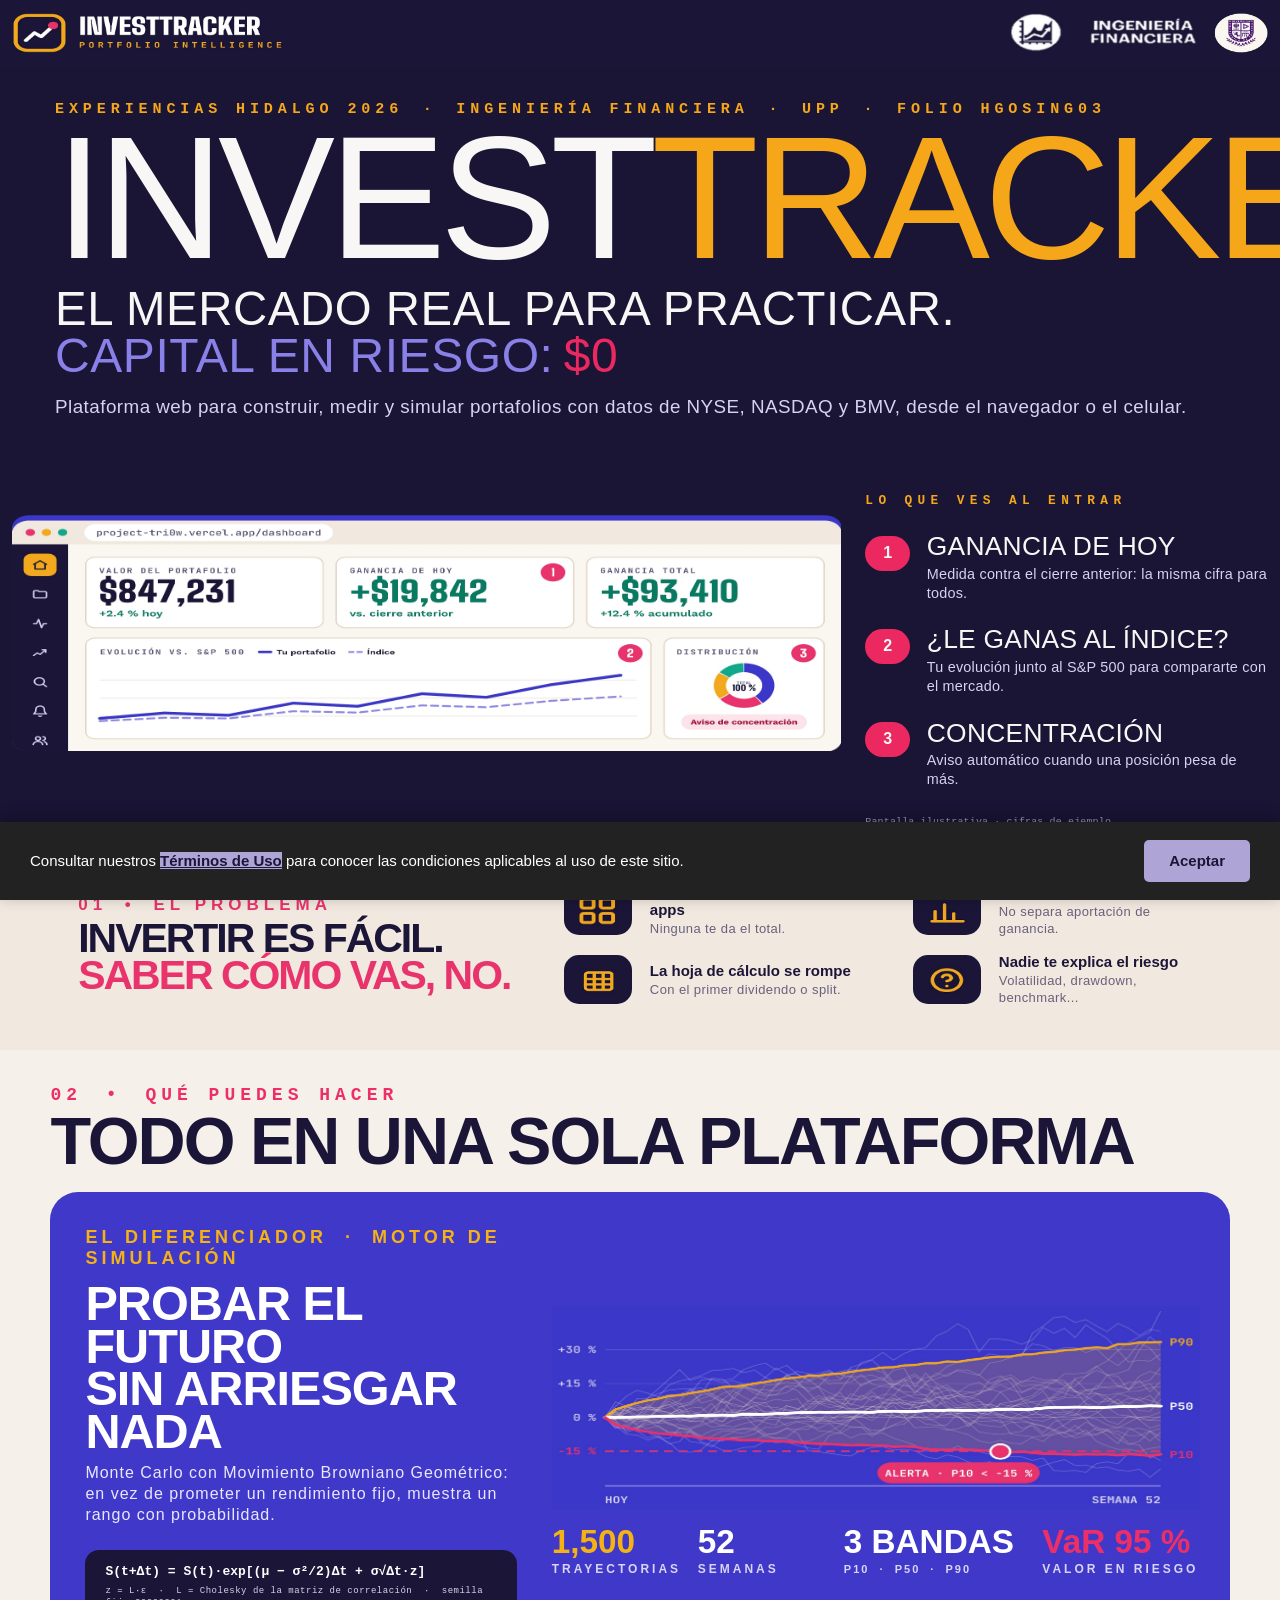
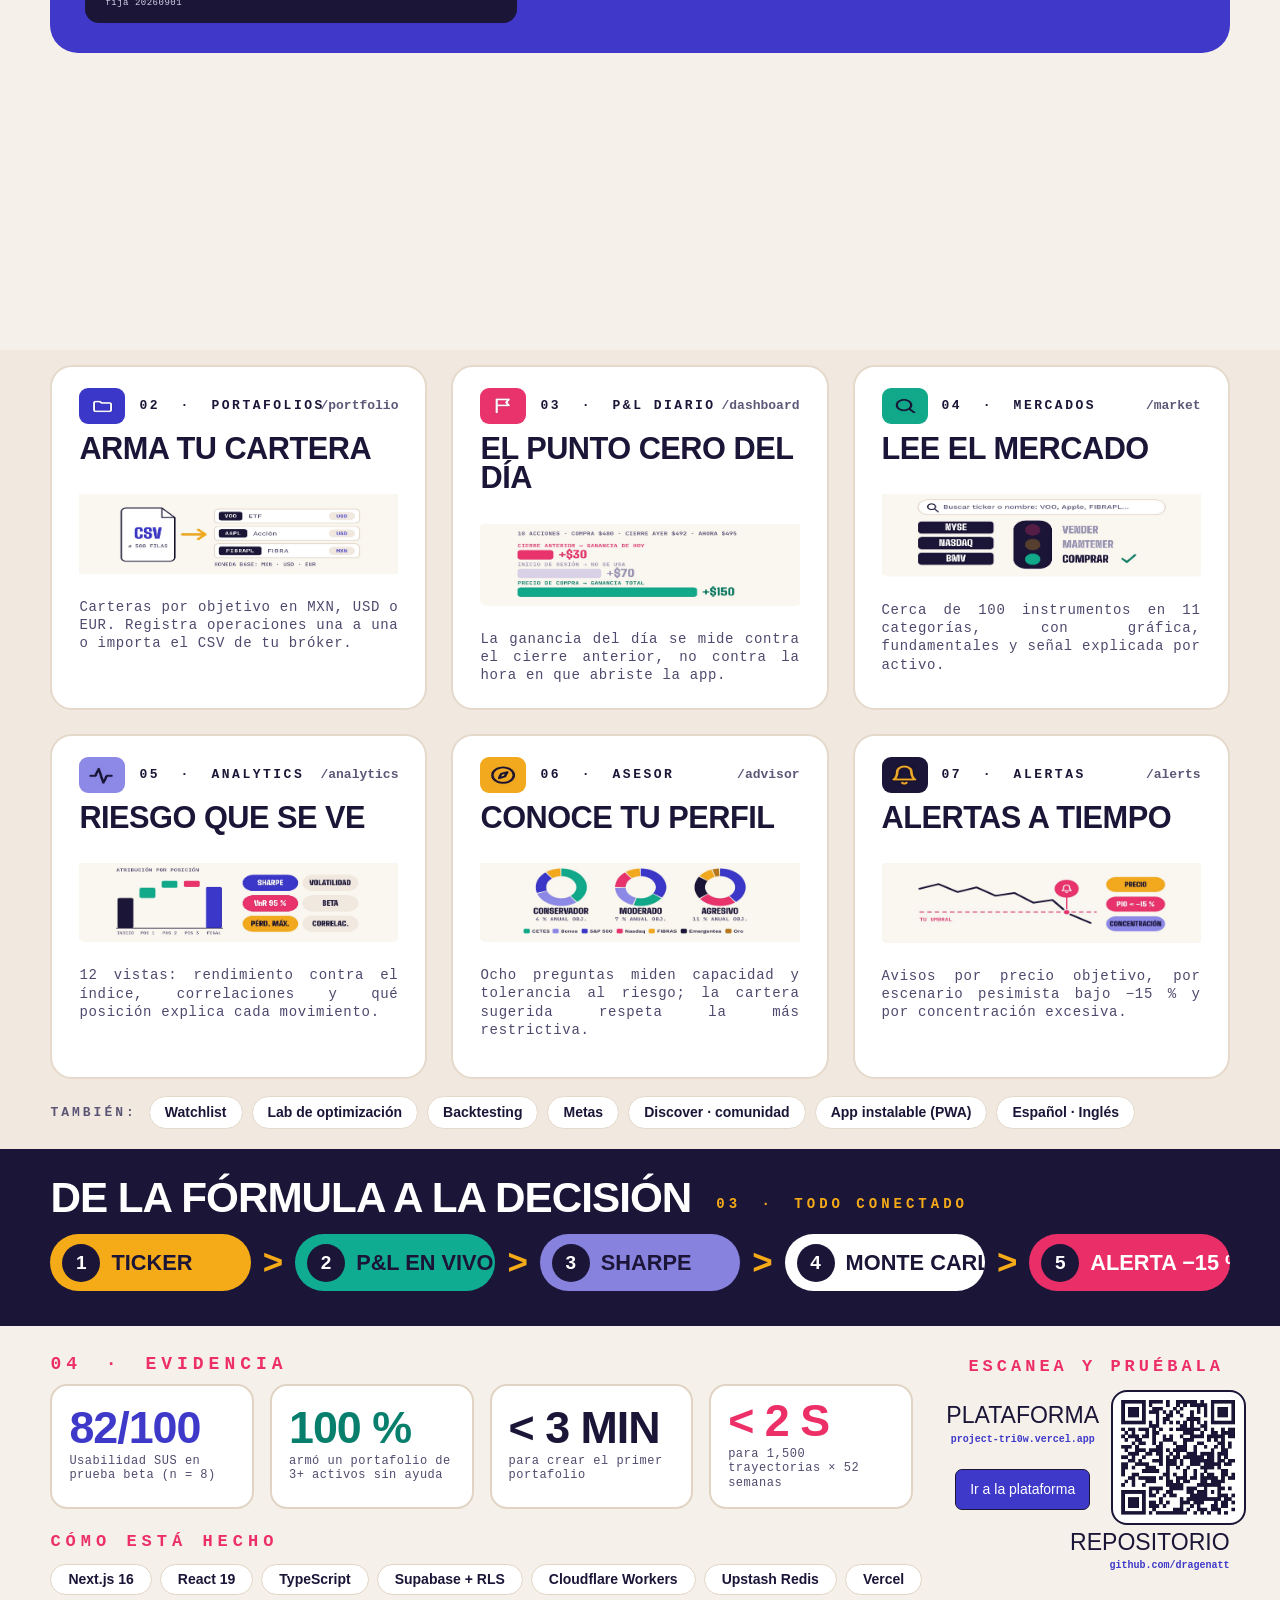
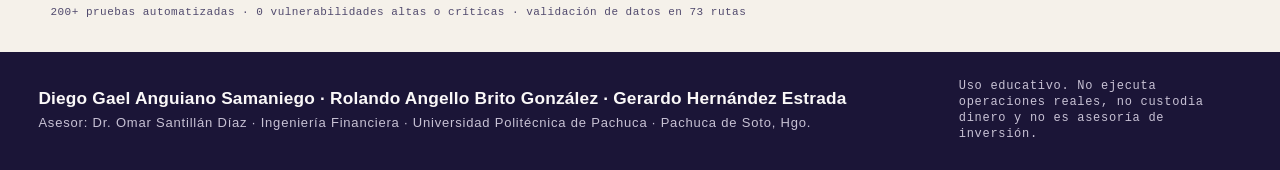
==== commit a1e2a753: "Terminos 20260930" ====
--- a/index.html
+++ b/index.html
@@ -1085,6 +1085,178 @@
 </footer>
 
 
+<!-- =========================================================
+     BANNER DE CONSENTIMIENTO DE COOKIES
+========================================================= -->
+
+<div
+    id="uppCookieBanner27"
+    class="uppCookieBanner27"
+    role="dialog"
+    aria-label="Aviso de cookies"
+    aria-describedby="uppCookieText27"
+>
+
+    <div class="uppCookieContent27">
+
+        <p id="uppCookieText27" class="uppCookieText27">
+
+            Consultar nuestros 
+            <a
+                href="/terminos.html"
+                id="uppCookieLink27"
+                class="uppCookieLink27"
+                style="color: #1B1537; background-color: #aea5d6;"
+            > Términos de Uso</a> para conocer las condiciones aplicables al uso de este sitio.
+
+
+        </p>
+
+
+        <button
+            type="button"
+            id="uppCookieAccept27"
+            class="uppCookieAccept27"
+            style="color: #1B1537; background-color: #aea5d6;"
+        >
+            Aceptar
+        </button>
+
+    </div>
+
+</div>
+
+
+<!-- =========================================================
+     JAVASCRIPT COOKIES
+========================================================= -->
+
+<script>
+
+(function () {
+
+    "use strict";
+
+
+    /* ========================================================
+       ELEMENTOS
+    ======================================================== */
+
+    const uppCookieBanner27 =
+        document.getElementById("uppCookieBanner27");
+
+    const uppCookieAccept27 =
+        document.getElementById("uppCookieAccept27");
+
+
+    /* ========================================================
+       CLAVE EXCLUSIVA DE LOCAL STORAGE
+    ======================================================== */
+
+    const uppCookieStorageKey27 =
+        "uppCookieConsent27";
+
+
+    /* ========================================================
+       VERIFICAR ELEMENTOS
+    ======================================================== */
+
+    if (
+        !uppCookieBanner27 ||
+        !uppCookieAccept27
+    ) {
+
+        console.error(
+            "Banner de cookies 27: no se encontraron los elementos."
+        );
+
+        return;
+
+    }
+
+
+    /* ========================================================
+       COMPROBAR CONSENTIMIENTO
+    ======================================================== */
+
+    let uppCookieConsent27 = null;
+
+
+    try {
+
+        uppCookieConsent27 =
+            localStorage.getItem(uppCookieStorageKey27);
+
+    } catch (error) {
+
+        console.error(
+            "Banner de cookies 27: no fue posible acceder a localStorage.",
+            error
+        );
+
+    }
+
+
+    /* ========================================================
+       MOSTRAR ÚNICAMENTE SI NO EXISTE CONSENTIMIENTO
+    ======================================================== */
+
+    if (uppCookieConsent27 !== "accepted") {
+
+        uppCookieBanner27.classList.add(
+            "uppCookieBanner27Visible"
+        );
+
+    }
+
+
+    /* ========================================================
+       BOTÓN ACEPTAR
+    ======================================================== */
+
+    uppCookieAccept27.addEventListener(
+        "click",
+        function () {
+
+
+            /* -----------------------------------------------
+               GUARDAR CONSENTIMIENTO
+            ------------------------------------------------ */
+
+            try {
+
+                localStorage.setItem(
+                    uppCookieStorageKey27,
+                    "accepted"
+                );
+
+            } catch (error) {
+
+                console.error(
+                    "Banner de cookies 27: no fue posible guardar el consentimiento.",
+                    error
+                );
+
+            }
+
+
+            /* -----------------------------------------------
+               OCULTAR BANNER
+            ------------------------------------------------ */
+
+            uppCookieBanner27.classList.remove(
+                "uppCookieBanner27Visible"
+            );
+
+        }
+    );
+
+
+})();
+
+</script>
+
+</script>
   <!-- Bootstrap JS -->
   <script src="https://cdn.jsdelivr.net/npm/bootstrap@5.3.3/dist/js/bootstrap.bundle.min.js"></script>
 </body>
--- a/css/styles.css
+++ b/css/styles.css
@@ -1,6 +1,269 @@
-    /* Colores personalizados */
+/* ============================================================
+   BANNER DE COOKIES - IDENTIFICADOR 27
+============================================================ */
+
+.uppCookieBanner27 {
+
+    /* Posición */
+    position: fixed;
+
+    left: 0;
+    bottom: 0;
+
+    /* Tamaño */
+    width: 100%;
+
+    /* Colores */
+    background-color: #222222;
+
+    color: #ffffff;
+
+    /* Espaciado */
+    padding: 18px 30px;
+
+    /* Modelo */
+    box-sizing: border-box;
+
+    /* Prioridad */
+    z-index: 2147483647;
+
+    /* Sombra */
+    box-shadow: 0 -4px 15px rgba(0, 0, 0, 0.30);
+
+    /*
+       MUY IMPORTANTE:
+
+       El banner comienza completamente oculto.
+    */
+    display: none !important;
+
+}
+
+
+/* ============================================================
+   BANNER VISIBLE
+============================================================ */
+
+.uppCookieBanner27.uppCookieBanner27Visible {
+
+    display: block !important;
+
+}
+
+
+/* ============================================================
+   CONTENEDOR
+============================================================ */
+
+.uppCookieContent27 {
+
+    width: 100%;
+
+    max-width: 1400px;
+
+    margin-left: auto;
+    margin-right: auto;
+
+    display: flex;
+
+    align-items: center;
+
+    justify-content: space-between;
+
+    gap: 30px;
+
+}
+
+
+/* ============================================================
+   TEXTO
+============================================================ */
+
+.uppCookieText27 {
+
+    margin: 0;
+
+    padding: 0;
+
+    color: #ffffff;
+
+    font-family:
+        Arial,
+        Helvetica,
+        sans-serif;
+
+    font-size: 15px;
+
+    line-height: 1.5;
+
+}
+
+
+/* ============================================================
+   ENLACE
+============================================================ */
+
+.uppCookieLink27 {
+
+    color: #4dabf7;
+
+    font-weight: 600;
+
+    text-decoration: underline;
+
+}
+
+
+.uppCookieLink27:hover {
+
+    color: #74c0fc;
+
+}
+
+
+/* ============================================================
+   BOTÓN ACEPTAR
+============================================================ */
+
+.uppCookieAccept27 {
+
+    flex-shrink: 0;
+
+    min-width: 100px;
+
+    padding: 10px 25px;
+
+    background-color: #007bff;
+
+    color: #ffffff;
+
+    border: none;
+
+    border-radius: 5px;
+
+    font-family:
+        Arial,
+        Helvetica,
+        sans-serif;
+
+    font-size: 15px;
+
+    font-weight: 600;
+
+    cursor: pointer;
+
+    transition:
+        background-color 0.2s ease,
+        transform 0.2s ease;
+
+}
+
+
+.uppCookieAccept27:hover {
+
+    background-color: #0056b3;
+
+    transform: translateY(-1px);
+
+}
+
+
+.uppCookieAccept27:focus {
+
+    outline: 3px solid rgba(77, 171, 247, 0.5);
+
+    outline-offset: 2px;
+
+}
+
+
+/* ============================================================
+   TABLET
+============================================================ */
+
+@media (max-width: 768px) {
+
+    .uppCookieBanner27 {
+
+        padding: 16px 20px;
+
+    }
+
+
+    .uppCookieContent27 {
+
+        gap: 20px;
+
+    }
+
+
+    .uppCookieText27 {
+
+        font-size: 14px;
+
+    }
+
+
+    .uppCookieAccept27 {
+
+        padding: 9px 20px;
+
+    }
+
+}
+
+
+/* ============================================================
+   MÓVIL
+============================================================ */
+
+@media (max-width: 576px) {
+
+    .uppCookieBanner27 {
+
+        padding: 15px;
+
+    }
+
+
+    .uppCookieContent27 {
+
+        flex-direction: column;
+
+        align-items: stretch;
+
+        gap: 15px;
+
+    }
+
+
+    .uppCookieText27 {
+
+        font-size: 13px;
+
+        text-align: center;
+
+    }
+
+
+    .uppCookieAccept27 {
+
+        width: 100%;
+
+        padding: 11px 20px;
+
+    }
+
+}
+   
+
+   
+   
+   
+   
+   /* Colores personalizados */
     .navbar-custom {
-      background-color: #0a1a3a; /* Azul oscuro */
+      background-color: #1B1537; /* Azul oscuro */
     }
     .navbar-brand {
       font-weight: bold;
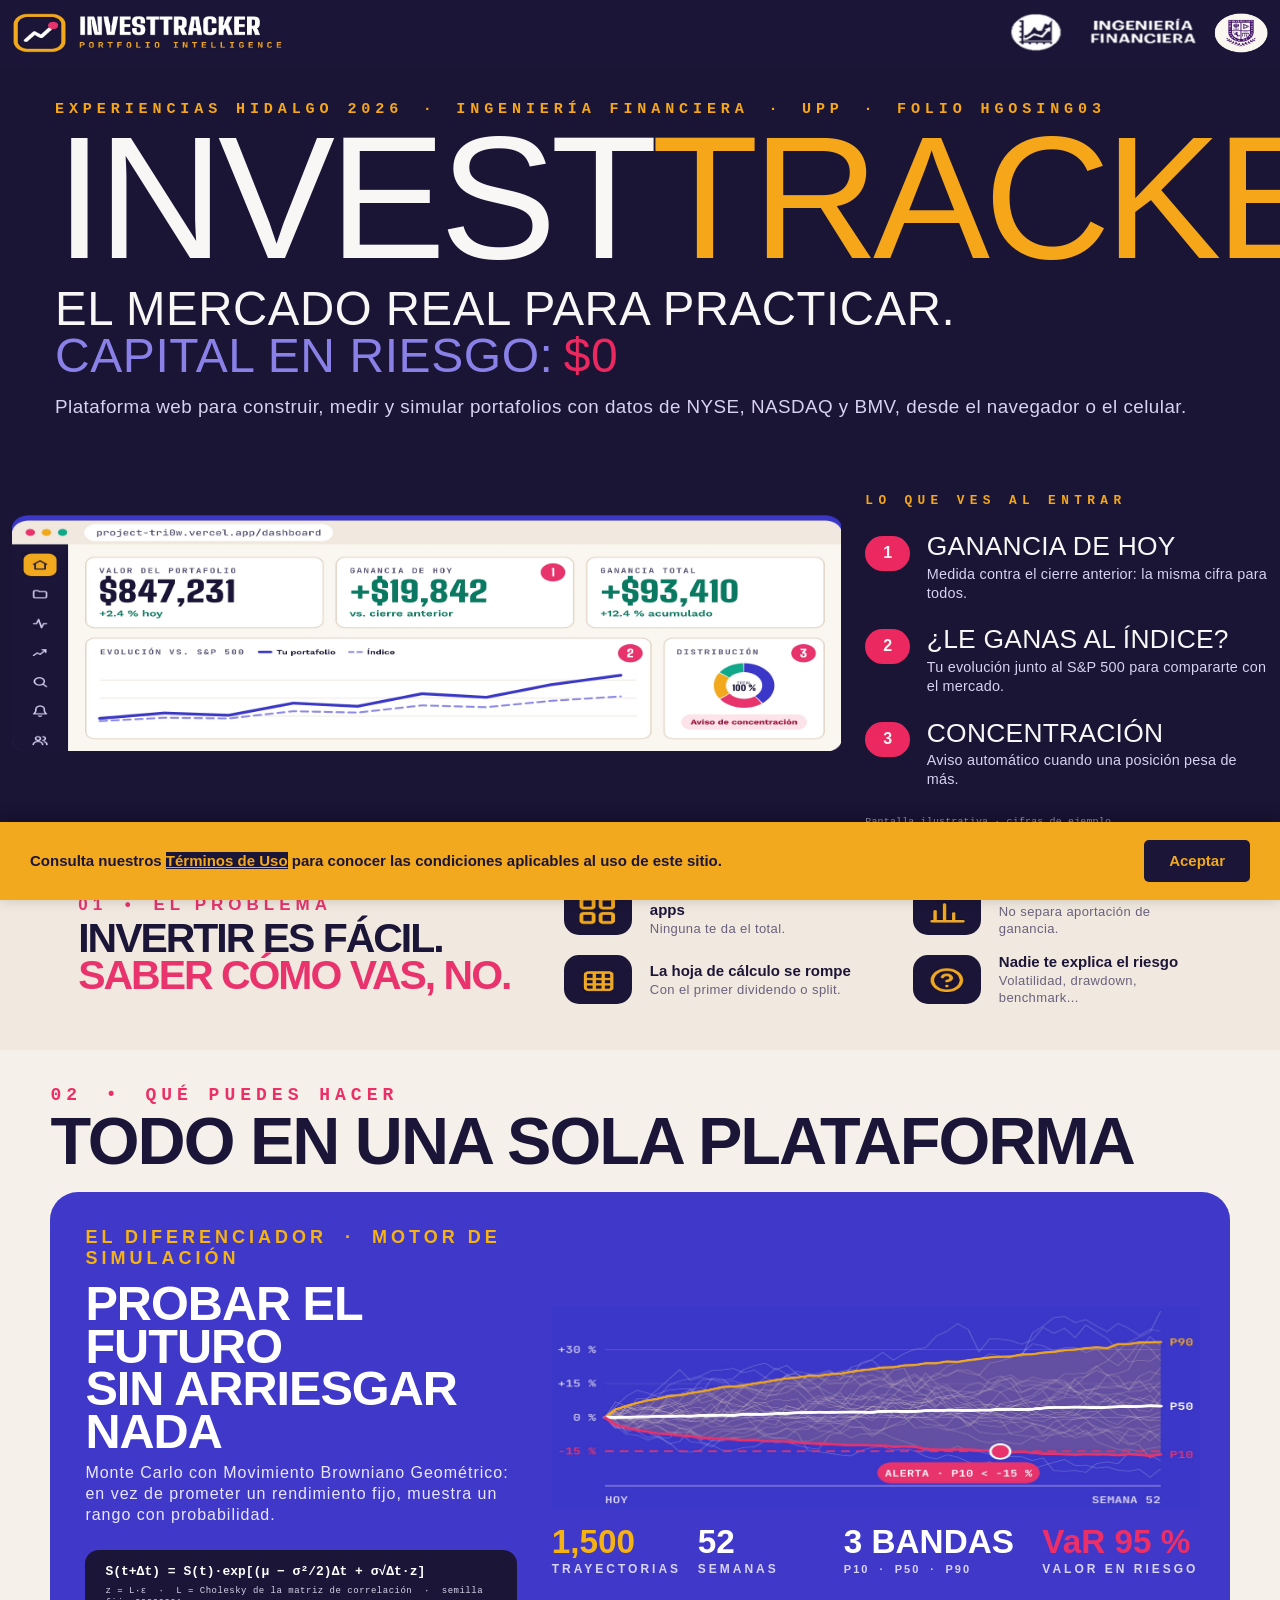
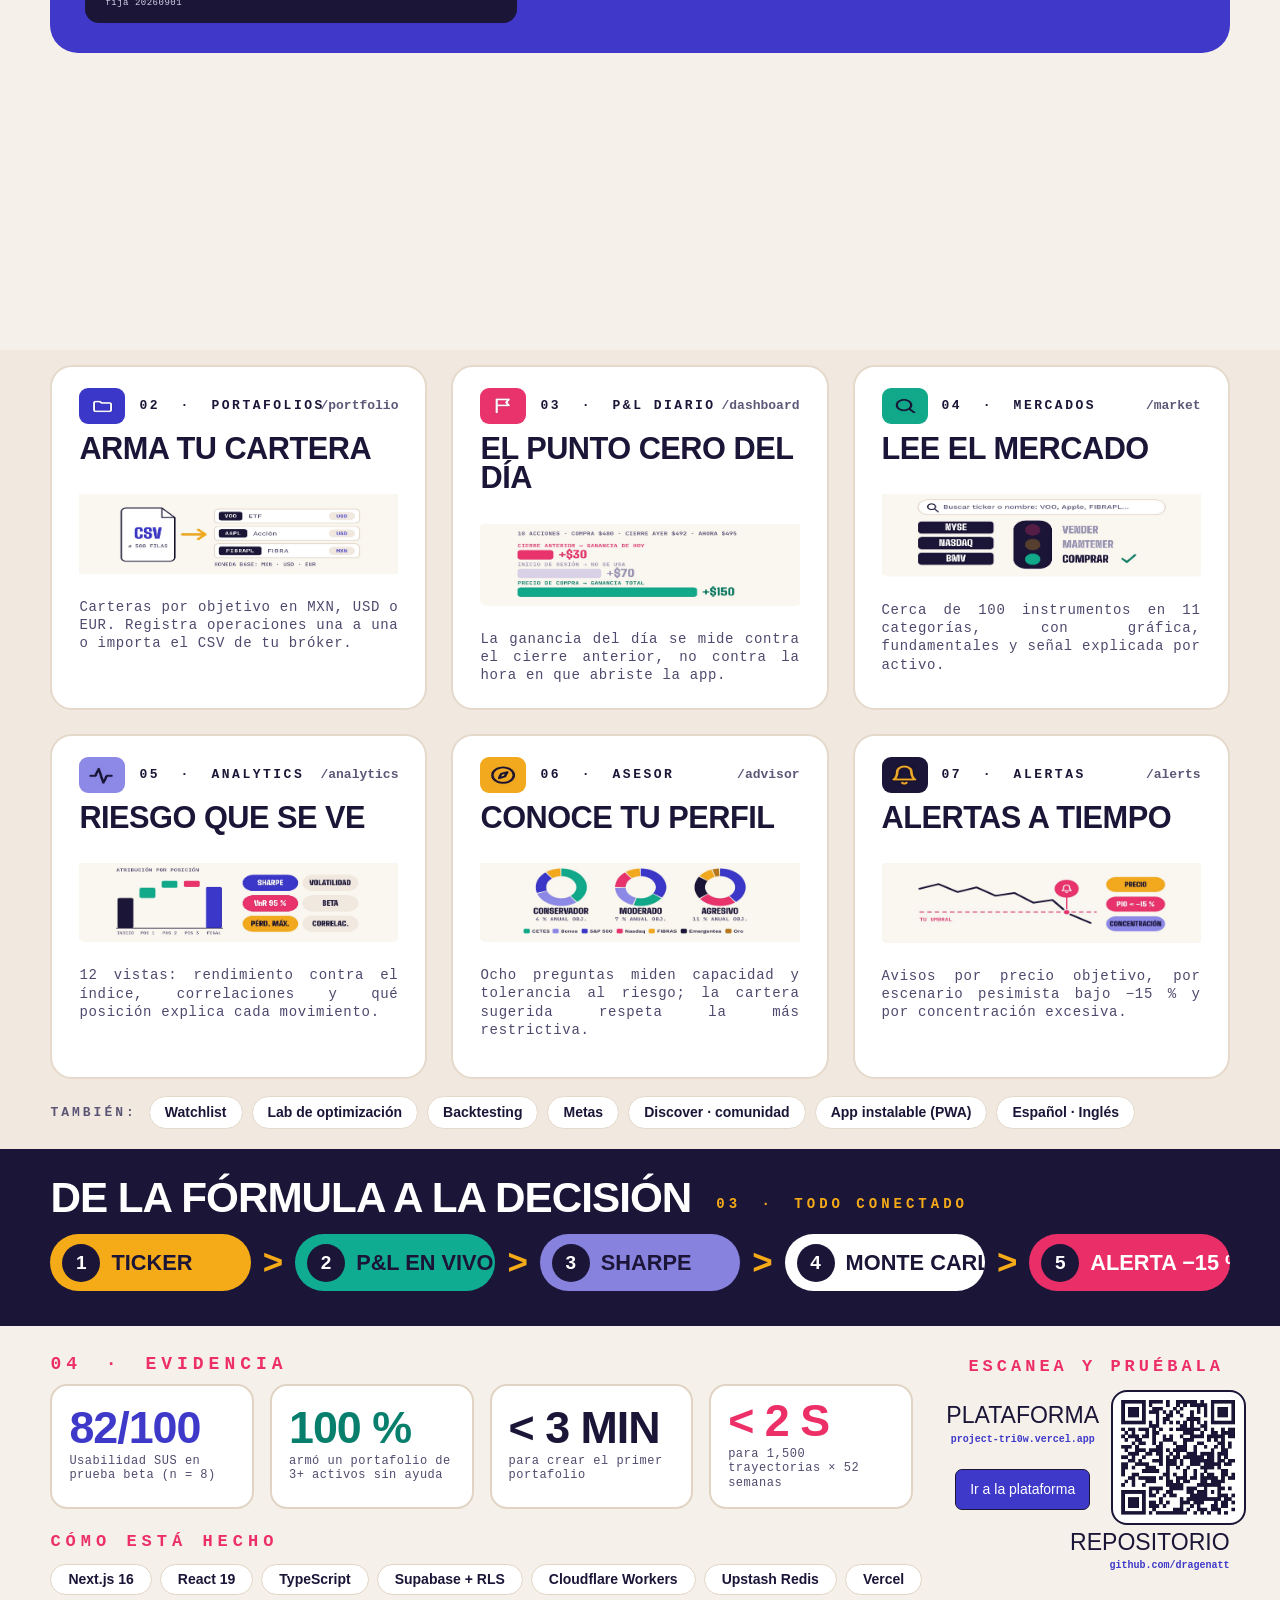
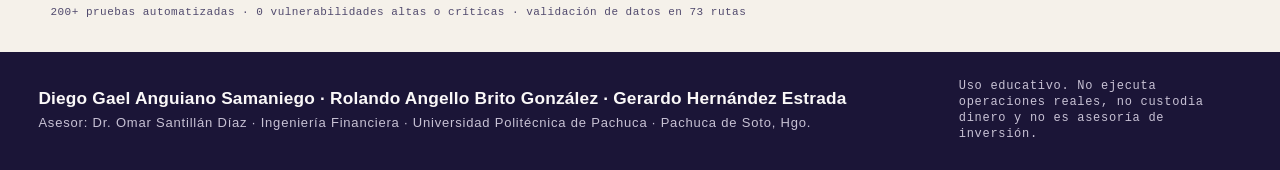
==== commit 4d1f401e: "Terminos 20260930" ====
--- a/index.html
+++ b/index.html
@@ -6,6 +6,7 @@
   <title>InvestTracker</title>
   <link href="https://cdn.jsdelivr.net/npm/bootstrap@5.3.3/dist/css/bootstrap.min.css" rel="stylesheet">
   <link rel="stylesheet" href="/css/styles.css">
+  <link rel="icon" type="image/png" href="/css/assets/InvestTracker.png">
 
 </head>
 <body>
@@ -1101,13 +1102,13 @@
 
         <p id="uppCookieText27" class="uppCookieText27">
 
-            Consultar nuestros 
+            <strong style="color: #1B1537;">Consulta nuestros</strong>  
             <a
                 href="/terminos.html"
                 id="uppCookieLink27"
                 class="uppCookieLink27"
-                style="color: #1B1537; background-color: #aea5d6;"
-            > Términos de Uso</a> para conocer las condiciones aplicables al uso de este sitio.
+                style="color: #F2A91E; background-color: #1B1537;"
+            > Términos de Uso</a> <strong style="color: #1B1537;"> para conocer las condiciones aplicables al uso de este sitio.</strong>
 
 
         </p>
@@ -1117,7 +1118,7 @@
             type="button"
             id="uppCookieAccept27"
             class="uppCookieAccept27"
-            style="color: #1B1537; background-color: #aea5d6;"
+            style="color: #F2A91E; background-color: #1B1537;"
         >
             Aceptar
         </button>
--- a/css/styles.css
+++ b/css/styles.css
@@ -14,7 +14,7 @@
     width: 100%;
 
     /* Colores */
-    background-color: #222222;
+    background-color: #F2A91E;
 
     color: #ffffff;
 
